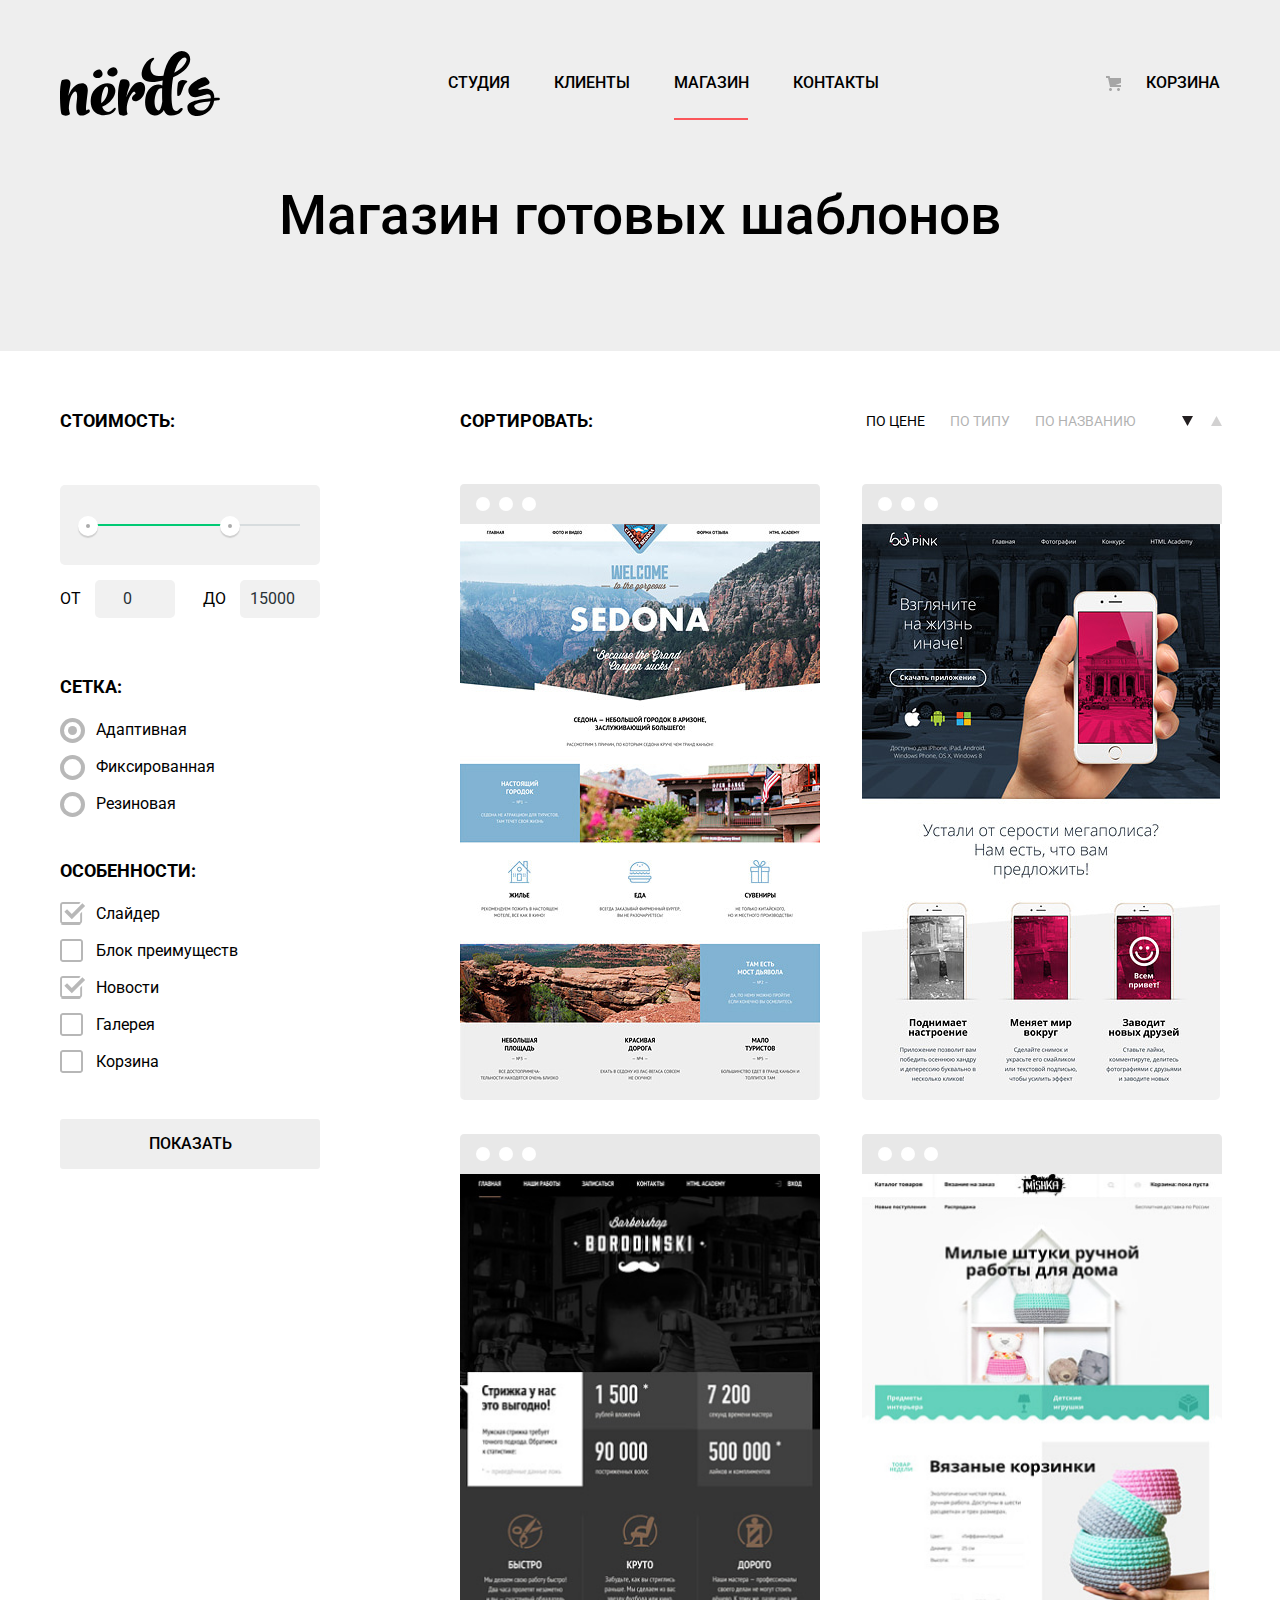
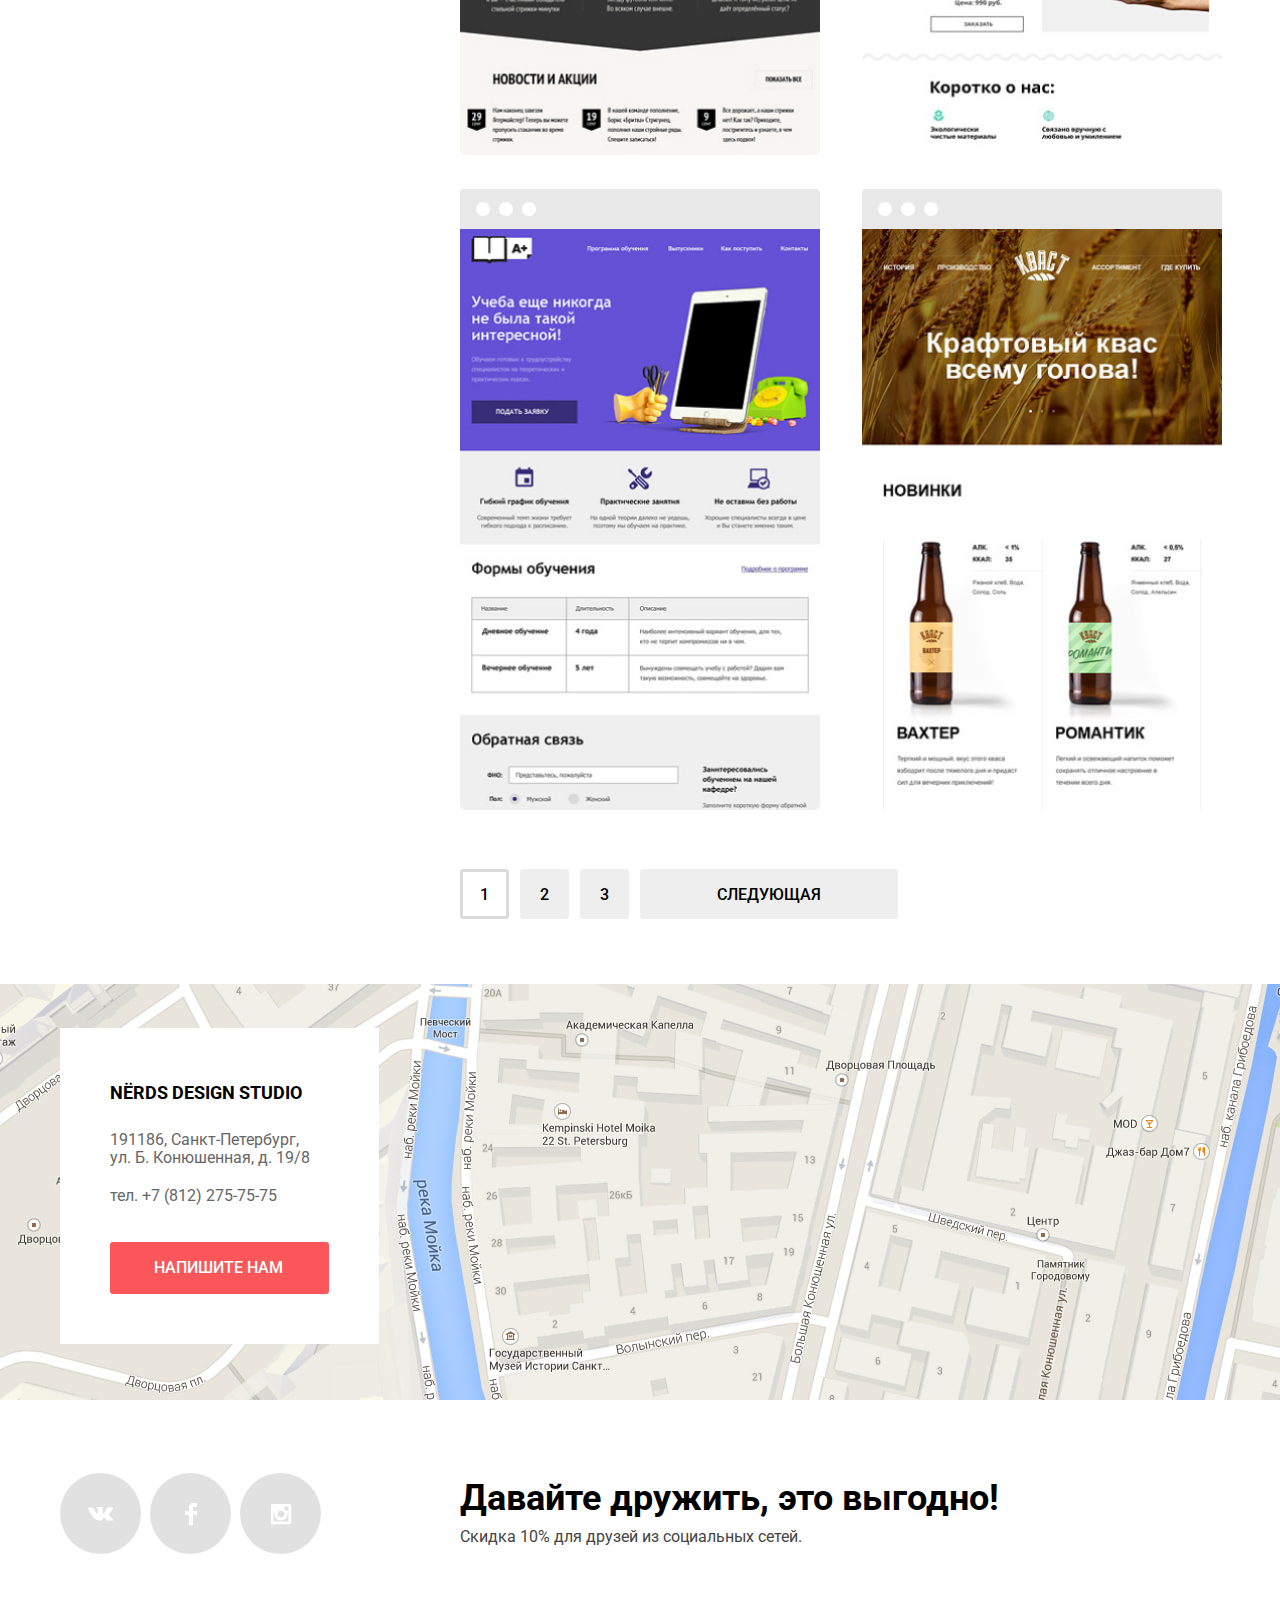
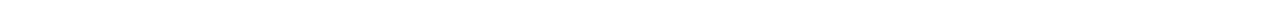
==== catalog.html @ a7132c64 "Добавил js, завершение разметки попапа" ====
<!DOCTYPE html>
<html class="page" lang="ru">

<head>
  <meta charset="utf-8">
  <link href="css/normalize.css" rel="stylesheet">
  <link href="https://fonts.googleapis.com/css2?family=Roboto:ital,wght@0,100;0,300;0,400;0,500;0,700;0,900;1,100;1,300;1,400;1,500;1,700;1,900&display=swap" rel="stylesheet">
  <link href="css/style.css" rel="stylesheet">
  <title>Дизайн-студия Нёрдс</title>
</head>

<body class="page-body">
  <header class="header">
    <div class="container header-content">
      <a href="index.html"><img src="img/nerds-logo.svg" width="160" height="65" alt="Логотип дизайн-студии Нёрдс" class="main-logo"></a>
      <nav>
        <ul class="site-navigation">
          <li><a href="#" class="nav-button">Студия</a></li>
          <li><a href="#" class="nav-button">Клиенты</a></li>
          <li><a class="nav-button nav-button-active">Магазин<a></li>
          <li><a href="#" class="nav-button">Контакты</a></li>
        </ul>
      </nav>
      <a href="#" class="nav-button">
        <img src="img/cart-icon.svg" width="15" height="15" alt="Корзина" class="cart-icon">
        Корзина
      </a>
  </div>
  </header>
  <main class="catalog-page">
    <h1 class="catalog-title">Магазин готовых шаблонов</h1>
    <div class="container shop-page">
      <form action="https://echo.htmlacademy.ru" method="get" class="filter-form">
        <fieldset class="filter-item">
          <legend>Стоимость:</legend>
          <div class="range-filter">
            <div class="range-controls">
              <div class="scale">
                <div class="bar"></div>
              </div>
              <div class="toggle toggle-min" tabindex="0"></div>
              <div class="toggle toggle-max" tabindex="0"></div>
            </div>
            <div class="price-controls">
              <label class="min-price">
                от <input type="number" name="min-price" value="0">
              </label>
              <label class="max-price">
                до <input type="number" name="max-price" value="15000">
              </label>
            </div>
          </div>
        </fieldset>
        <fieldset class="filter-item filter-grid">
          <legend>Сетка:</legend>
          <ul class="grid-filter-list filter-list">
            <li><input class="radio-input" type="radio" name="grid" value="adaptive" id="adaptive" checked><label for="adaptive">Адаптивная</label></li>
            <li><input class="radio-input" type="radio" name="grid" value="fixed" id="fixed"><label for="fixed">Фиксированная</label></li>
            <li><input class="radio-input" type="radio" name="grid" value="rubber" id="rubber"><label for="rubber">Резиновая</label></li>
          </ul>
        </fieldset>
        <fieldset class="filter-item filter-features">
          <legend>Особенности:</legend>
          <ul class="features-filter-list filter-list">
            <li><input class="checkbox-input" type="checkbox" name="features" value="slider" id="slider" checked><label for="slider">Слайдер</label></li>
            <li><input class="checkbox-input" type="checkbox" name="features" value="advantages" id="advantages"><label for="advantages">Блок преимуществ</label></li>
            <li><input class="checkbox-input" type="checkbox" name="features" value="news" id="news" checked><label for="news">Новости</label></li>
            <li><input class="checkbox-input" type="checkbox" name="features" value="gallery" id="gallery"><label for="gallery">Галерея</label></li>
            <li><input class="checkbox-input" type="checkbox" name="features" value="shop-cart" id="shop-cart"><label for="shop-cart">Корзина</label></li>
          </ul>
        </fieldset>
        <button class="filter-button" type="submit">ПОКАЗАТЬ</button>
      </form>
      <section class="catalog">
        <div class="sort-block">
          <h3 class="sort-title">Сортировать:</h3>
          <ul class="sort-list">
            <li><a class="sort-list-active-item">По цене</a></li>
            <li><a class="sort-list-item" href="#">По типу</a></li>
            <li><a class="sort-list-item" href="#">По названию</a></li>
          </ul>
          <ul class="price-sort-list">
            <li><a><img class="active-price-sort" src="img/icon-down-dir.svg"></a></li>
            <li><a href="#"><img src="img/icon-up-dir.svg"></a></li>
          </ul>
        </div>
        <ul class="catalog-items">
          <li class="catalog-item">
            <div class="catalog-image-block">
              <img src="img/browser.svg" width="360" height="40" alt="Панель браузера" class="browser-panel">
              <img src="img/img-sedona.jpg" width="360" height="576" alt="Информационный сайт Sedona" class="catalog-item-image">
            </div>
            <div class="item-text-block">
              <h4 class="catalog-item-title">Sedona</h4>
              <p class="catalog-item-text">Информационный сайт<br> для туристов</p>
              <button type="button" class="button button-red catalog-button">9 900 ₽</button>
            </div>
          </li>
          <li class="catalog-item">
            <div class="catalog-image-block">
              <img src="img/browser.svg" width="360" height="40" alt="Панель браузера" class="browser-panel">
              <img src="img/img-pink.jpg" width="358" height="576" alt="Продуктовый лендинг приложения Pink App" class="catalog-item-image">
            </div>
            <div class="item-text-block">
              <h4 class="catalog-item-title">Pink App</h4>
              <p class="catalog-item-text">Продуктовый лендинг<br> приложения для iOS и Android </p>
              <button type="button" class="button button-red catalog-button">9 900 ₽</button>
            </div>
          </li>
          <li class="catalog-item">
            <div class="catalog-image-block">
              <img src="img/browser.svg" width="360" height="40" alt="Панель браузера" class="browser-panel">
              <img src="img/img-barbershop.jpg" width="364" height="582" alt="Сайт салона красоты Barbershop" class="catalog-item-image">
            </div>
            <div class="item-text-block">
              <h4 class="catalog-item-title">Barbershop</h4>
              <p class="catalog-item-text">Сайт салона красоты.<br> Для мужчин, да.</p>
              <button type="button" class="button button-red catalog-button">9 900 ₽</button>
            </div>
          </li>
          <li class="catalog-item">
            <div class="catalog-image-block">
              <img src="img/browser.svg" width="360" height="40" alt="Панель браузера" class="browser-panel">
              <img src="img/img-mishka.jpg" width="362" height="580" alt="Интернет-магазин Mishka" class="catalog-item-image">
            </div>
            <div class="item-text-block">
              <h4 class="catalog-item-title">Mishka</h4>
              <p class="catalog-item-text">Интернет-магазин<br> вязаных игрушек</p>
              <button type="button" class="button button-red catalog-button">9 900 ₽</button>
            </div>
          </li>
          <li class="catalog-item">
            <div class="catalog-image-block">
              <img src="img/browser.svg" width="360" height="40" alt="Панель браузера" class="browser-panel">
              <img src="img/img-aplus.jpg" width="364" height="582" alt="Лендинг курсов A Plus" class="catalog-item-image">
            </div>
            <div class="item-text-block">
              <h4 class="catalog-item-title">A Plus</h4>
              <p class="catalog-item-text">Лендинг курсов повышения<br> квалификации</p>
              <button type="button" class="button button-red catalog-button">9 900 ₽</button>
            </div>
          </li>
          <li class="catalog-item">
            <div class="catalog-image-block">
              <img src="img/browser.svg" width="360" height="40" alt="Панель браузера" class="browser-panel">
              <img src="img/img-kvast.jpg" width="362" height="580" alt="Промо-сайт Kvas" class="catalog-item-image">
            </div>
            <div class="item-text-block">
              <h4 class="catalog-item-title">Кваст</h4>
              <p class="catalog-item-text">Промо-сайт производителя<br> крафтового кваса</p>
              <button type="button" class="button button-red catalog-button">9 900 ₽</button>
            </div>
          </li>
        </ul>
        <ul class="pagination">
          <li><a class="pagination-button-active">1</a></li>
          <li><a class="pagination-button" href="#">2</a></li>
          <li><a class="pagination-button" href="#">3</a></li>
          <li><a class="pagination-button next-button" href="#">Следующая</a></li>
        </ul>
      </section>
    </div>
    <section class="contacts">
      <div class="container contacts-container">
        <div class="contacts-text-container">
          <h4 class="contacts-title">NЁRDS DESIGN STUDIO</h4>
          <p class="contacts-text contacts-adress">191186, Санкт-Петербург, ул.&nbsp;Б.&nbsp;Конюшенная, д. 19/8</p>
          <p class="contacts-text">тел. +7 (812) 275-75-75</p>
          <a class="button contacts-button button-red">Напишите нам</a>
          <form action="https://echo.htmlacademy.ru" method="post" class="feedback-form">
            <button class="close-popup" type="button"></button>
            <fieldset class="feedback-field">
              <legend class="feedback-title">Напишите нам</legend>
              <div class="feedback-contacts">
                <label class="input-title">Ваше имя:<input class="feedback-name form-input" type="text" name="yourname" placeholder="Имя Фамилия"></label>
                <label class="input-title">Ваш email:<input class="feedback-email form-input" type="email" name="email" placeholder="email@example.com"></label>
              </div>
              <label class="input-title input-text">Текст письма:<textarea class="feedback-text" type="text" name="message-text" placeholder="В свободной форме"></textarea></label>
              <button type="submit" class="button button-red feedback-button">Отправить</button>
            </fieldset>
          </form>
        </div>
      </div>
    </section>
  </main>
  <footer class="footer">
    <div class="container">
      <ul class="social-list">
        <li><a href="#"><img src="img/vk-icon.svg" width="26" height="15" alt="Лого Вконтакте"></a></li>
        <li><a href="#"><img src="img/fb-icon.svg" width="12" height="22" alt="Лого Фейсбук"></a></li>
        <li><a href="#"><img src="img/insta-icon.svg" width="21" height="21" alt="Лого Инстаграм"></a></li>
      </ul>
      <div class="footer-text-block">
        <h2 class="footer-title">Давайте дружить, это выгодно!</h2>
        <p class="footer-text">Скидка 10% для друзей из социальных сетей.</p>
      </div>
    </div>
  </footer>
  <script src="js/script.js"></script>
</body>

</html>
---- css/style.css ----
:root {
  --basic-black: #000000;
  --red-color: #FB565A;
  --red-dark: #E74246;
  --red-darker: #D7373B;
  --green-color: #00CA74;
  --green-dark: #00BC6C;
  --green-darker: #00AA62;
  --yellow-color: #EFC849;
  --yellow-dark: #EAB534;
  --yellow-darker: #E5A722;
  --basic-gray: #EEEEEE;
  --button-gray: #FFFFFF;
  --dark-gray: #DFDFDF;
  --darker-gray: #D5D5D5;
  --filter-gray: #f1f1f1;
  --scale-gray: #d7dcde;
  --shadow-gray: #cfcfcf;
  --pagination-gray: #DBDBDB;
  --text-black: #283136;
  --checkbox-black: #4D4D4D;
  --lighter-black: #666666;
  --toggle-gray: #ababab;
  --light-black: #444444;
  --input-gray: #B4B9BB;
}

body {
  margin: 0;
  padding: 0;
  font-family: 'Roboto', Arial, sans-serif;
  font-size: 16px;
  line-height: 18px;
  font-style: normal;
}

.page {
  height: 100%;
}

.page-body {
  min-height: 100%;
  display: grid;
  grid-template-rows: min-content 1fr min-content;
  align-content: start;
}

.container {
  width: 1160px;
  margin: 0 auto;
  position: relative;
}

a {
  text-decoration: none;
  cursor: pointer;
}

img {
  max-width: 100%;
  height: auto;
}

ul {
  margin: 0;
  padding: 0;
  list-style: none;
}

.header {
  padding-top: 50px;
  font-weight: 500;
  line-height: 30px;
  background-color: var(--basic-gray);
  color: var(--basic-black);
  text-transform: uppercase;
}

.header-content {
  display: flex;
  align-items: center;
  justify-content: space-between;
}

.cart-icon {
  margin-right: 25px;
}

.site-navigation {
  display: flex;
  justify-content: center;
}

.site-navigation li {
  margin-right: 44px;
}

.site-navigation li:last-child {
  margin-right: 0;
}

.header .nav-button {
  color: var(--basic-black);
  display: flex;
  align-items: center;
}

.header .nav-button:hover {
  color: var(--red-color);
}

.header .nav-button:active {
  color: var(--basic-black);
  opacity: 0.3;
}

.nav-button-active {
  position: relative;
}

.nav-button-active::after {
  content: "";
  width: 74px;
  height: 2px;
  background-color: var(--red-color);
  position: absolute;
  top: 50px;
}

.main-logo {
  display: block;
}

.main-logo:active {
  opacity: 0.3;
}

.slider {
  background-color: var(--basic-gray);
}

.slide {
  justify-content: space-between;
  position: relative;
  min-height: 430px;
  display: none;
}

.slide-active {
  display: flex;
}

.slider-button {
  display: inline-block;
  padding: 17px 54px;
}

.slider-image {
  position: absolute;
  top: 0;
  right: 0;
}

.slide-left {
  width: 520px;
  position: relative;
  z-index: 1;
  padding-top: 78px;
  padding-bottom: 80px;
}

.slider-title {
  margin: 0;
  margin-bottom: 37px;
  font-weight: 500;
  font-size: 55px;
  line-height: 55px;
  color: var(--basic-black);
}

.slider-text {
  margin: 0;
  margin-bottom: 26px;
  font-weight: normal;
  line-height: 24px;
  color: var(--text-black);
}

.slider-nav-button {
  border: none;
  width: 18px;
  height: 18px;
  background-color: var(--button-gray);
  border-radius: 50%;
  cursor: pointer;
}

.slider-navigation {
  display: flex;
  position: absolute;
  bottom: 96px;
  left: 50%;
  transform:translateX(-50%);
}

.slider-navigation li {
  margin-right: 17px;
}

.slider-navigation li:last-child {
  margin-right: 0;
}

.slider-nav-button-active {
  position: relative;
}

.slider-nav-button-active::after {
  content: "";
  width: 8px;
  height: 8px;
  border: 2px solid #C1C1C1;
  box-sizing: border-box;
  position: absolute;
  border-radius: 50%;
  top: 50%;
  right: 50%;
  transform:translate(50%, -50%);
}

.button {
  font-style: normal;
  font-weight: 500;
  font-size: 16px;
  line-height: 18px;
  text-transform: uppercase;
  color: var(--button-gray);
  border: none;
  border-radius: 3px;
  cursor: pointer;
}

.button:active {
  color: rgba(255, 255, 255, 0.3);
}

.button-red {
  background-color: var(--red-color);
}

.button-red:hover {
  background-color: var(--red-dark);
}

.button-red:active {
  background-color: var(--red-darker);
}

.services {
  display: flex;
  flex-wrap: wrap;
  font-weight: normal;
  padding: 80px 0;
  border-bottom: 2px solid var(--basic-gray);
}

.services-item {
  margin-right: 100px;
}

.services-item:nth-child(3n) {
  margin: 0;
}

.services-title {
  font-weight: bold;
  font-size: 24px;
  line-height: 30px;
  text-transform: uppercase;
  color: var(--basic-black);
  margin: 0;
  margin-bottom: 16px;
}

.services-text {
  line-height: 24px;
  color: var(--text-black);
  margin: 0;
  margin-bottom: 32px;
}

.services-image {
  margin-bottom: 25px;
}

.services-item .button {
  padding: 17px 40px;
  display: inline-block;
}

.button-green {
  background-color: var(--green-color);
}

.button-green:hover {
  background-color: var(--green-dark);
}

.button-green:active {
  background-color: var(--green-darker);
}

.button-yellow {
  background-color: var(--yellow-color);
}

.button-yellow:hover {
  background-color: var(--yellow-dark);
}

.button-yellow:active {
  background-color: var(--yellow-darker);
}

.about-title {
  margin: 0;
  margin-bottom: 32px;
  margin-top: 34px;
  padding: 0;
  font-weight: 500;
  font-size: 45px;
  line-height: 45px;
  color: var(--basic-black);
}

.about {
  color: var(--text-black);
  font-weight: normal;
  line-height: 24px;
  display: flex;
  justify-content: space-between;
  padding: 39px 0 73px 0;
  border-bottom: 2px solid var(--basic-gray);
}

.about-list-left li {
  margin-bottom: 25px;
  position: relative;
  display: flex;
}

.about-list-left li::before {
  content: "";
  width: 25px;
  height: 2px;
  background-color: var(--red-color);
  margin-top: 11px;
  margin-right: 13px;
}

.about-list-left li:last-child {
  margin-bottom: 0px;
}

.about-text {
  line-height: 18px;
}

.about-description {
  margin-bottom: 40px;
}

.about .about-subtitle {
  font-weight: bold;
  text-transform: uppercase;
  color: var(--basic-black);
  margin: 0;
}

.about .left-subtitle {
  color: var(--text-black);
  margin-bottom: 23px;
}

.about-image {
  margin-bottom: 37px;
}

.about-right .right-subtitle {
  margin-bottom: 31px;
  text-align: center;
}

.about-right {
  width: 360px;
}

.about-list-right {
display: flex;
}

.about-list-right li {
  margin-right: 20px;
}

.percent {
  font-weight: bold;
  font-size: 45px;
  line-height: 64px;
  color: var(--basic-black);
  margin: 0;
}

.percent sup {
  font-size: 26px;
  line-height: 40px;
}

.partners {
  padding: 46px 30px 44px 30px;
  display: flex;
  justify-content: space-between;
  align-items: center;
  border-bottom: 2px solid var(--basic-gray);
  margin-bottom: 80px;
}

.partners li {
  position: relative;
}

.partners li::after {
  content: "";
  width: 2px;
  height: 52px;
  background-color: var(--basic-gray);
  position: absolute;
  top: 50%;
  transform:translateY(-50%);
  right: -48px;
}

.partners li:last-child::after {
  display: none;
}

.partners a {
  opacity: 0.2;
}

.partners a:hover {
  opacity: 1;
}

.partners a:active {
  opacity: 0.1;
}

.contacts {
  background-image: url(../img/map.jpg);
  background-position: center;
  background-repeat: no-repeat;
  margin: 0 auto;
  position: relative;
  border: 1px solid transparent;
}

.contacts-text-container {
  background-color: var(--button-gray);
  width: 319px;
  box-sizing: border-box;
  padding: 50px 50px;
}

.contacts-container {
  padding-top: 48px;
  padding-bottom: 60px;
  position: relative;
}

.contacts-title {
  font-weight: bold;
  line-height: 30px;
  font-size: 18px;
  text-transform: uppercase;
  color: var(--basic-black);
  margin: 0;
  margin-bottom: 23px;
}

.contacts-text {
  font-weight: normal;
  color: var(--lighter-black);
  margin: 0;
}

.contacts-adress {
  margin-bottom: 20px;
}

.contacts-button {
  display: block;
  margin-top: 37px;
  padding: 17px 44px;
}

.social-list {
  display: flex;
}

.social-list li {
  width: 81px;
  height: 81px;
  background: linear-gradient(0deg, #E1E1E1, #E1E1E1);
  border-radius: 50%;
  position: relative;
  margin-right: 9px;
  cursor: pointer;
}

.social-list li:hover {
  background: var(--red-dark);
}

.social-list li:active {
  background: var(--red-darker);
}

.social-list li:active img {
  opacity: 0.3;
}

.social-list li:last-child {
  margin-right: 0px;
}

.social-list img {
  position: absolute;
  top: 50%;
  right: 50%;
  transform:translate(50%, -50%);
}

.footer {
  padding: 68px 0;
}

.footer .container {
  display: flex;
  align-items: center;
}

.footer-title {
  font-weight: bold;
  font-size: 36px;
  line-height: 36px;
  color: var(--basic-black);
  margin: 0;
  margin-bottom: 10px;
}

.footer-text {
  font-weight: normal;
  line-height: 22px;
  color: var(--light-black);
  margin: 0;
}

.footer-text-block {
  margin-left: 139px;
}

.catalog-title {
  font-weight: 500;
  font-size: 55px;
  line-height: 55px;
  color: var(--basic-black);
  margin: 0;
  padding-top: 72px;
  padding-bottom: 108px;
  background-color: var(--basic-gray);
  text-align: center;
}

.shop-page {
  display: grid;
  grid-template-columns: 1fr 1fr;
  grid-column-gap: 140px;
}

.sort-block {
  display: flex;
  padding: 55px 0 48px 0;
}

.sort-title {
  margin: 0;
  display: inline-block;
  margin-right: auto;
}

.sort-list {
  display: flex;
  align-items: center;
  margin: 0;
  padding: 0;
}

.sort-list .sort-list-active-item {
  opacity: 1;
}

.sort-list li {
  margin-right: 25px;
}

.sort-list li:last-child {
  margin-right: 0px;
}

.price-sort-list {
  display: flex;
  align-items: center;
  margin-left: 46px;
}

.price-sort-list li {
  margin-right: 18px;
}

.price-sort-list li:last-child {
  margin-right: 0;
}

.price-sort-list img {
  opacity: 0.2;
}

.price-sort-list .active-price-sort {
  opacity: 1;
}

.price-sort-list img:hover {
  opacity: 0.6;
}

.price-sort-list img:active {
  opacity: 1;
}

.browser-panel {
  opacity: 0.12;
  display: block;
  transition: all 0.3s ease 0s;
}

.catalog-image-block {
  display: block;
}

.catalog-item-image {
  border-radius: 0 0 5px 5px;
}

.item-text-block {
  position: absolute;
  bottom: 0;
  border-radius: 0 0 5px 5px;
  background-color: var(--basic-gray);
  text-align: center;
  padding-top: 26px;
  padding-bottom: 44px;
  width: 100%;
  display: none;
}

.catalog .sort-title {
  font-weight: bold;
  font-size: 18px;
  line-height: 30px;
  text-transform: uppercase;
  color: var(--basic-black);
}

.sort-list a {
  font-weight: normal;
  font-size: 14px;
  text-transform: uppercase;
  color: var(--basic-black);
  opacity: 0.3;
}

.sort-list a:hover {
  opacity: 0.6;
}

.sort-list a:active {
  opacity: 1;
}

.catalog-item:hover {
  box-shadow: 0px 6px 15px rgba(0, 1, 1, 0.25);
  border-radius: 5px;
  position: relative;
}

.catalog-item:hover .browser-panel {
  opacity: 1;
}

.catalog-item:hover .item-text-block {
  display: block;
}

.catalog-item-title {
  font-weight: bold;
  font-size: 18px;
  line-height: 30px;
  text-transform: uppercase;
  color: var(--basic-black);
  margin: 0;
}

.catalog-item-text {
  font-weight: normal;
  color: var(--lighter-black);
  margin: 0;
  margin-top: 12px;
}

.catalog-button {
  padding: 17px 72px 15px 72px;
  margin-top: 33px;
}

.catalog-item .button:active {
  color: var(--button-gray);
}

.catalog-item {
  width: 360px;
  margin-bottom: 30px;
}

.catalog-item:nth-child(2n) {
  margin-left: 42px;
}

.catalog-items {
  display: grid;
  grid-template-columns: 1fr 1fr;
}

.pagination {
  display: flex;
  align-items: flex-start;
  margin-top: 25px;
  margin-bottom: 60px;
}

.pagination-button {
  background-color: var(--basic-gray);
  padding: 17px 20px 15px 20px;
  margin-right: 11px;
  border-radius: 3px;
  display: block;
  font-weight: 500;
  color: var(--basic-black);
  text-transform: uppercase;
}

.next-button {
  margin-right: 0;
  padding: 17px 77px 15px 77px;
}

.pagination-button:hover {
  background-color: var(--dark-gray);
}

.pagination-button:active {
  background-color: var(--darker-gray);
  color: rgba(0, 0, 0, 0.3);
  box-shadow: inset 0px 3px 0px rgba(0, 1, 1, 0.1);
}

.pagination-button-active {
  background-color: rgba(0, 0, 0, 0.0001);
  border: 3px solid var(--pagination-gray);
  border-radius: 3px;
  padding: 14px 17px 12px 17px;
  margin-right: 11px;
  display: block;
  font-weight: 500;
  color: var(--basic-black);
  text-transform: uppercase;
}

.filter-item {
  margin: 0;
  padding: 0;
  border: none;
}

.range-filter {
  width: 260px;
  margin-top: 49px;
}

.filter-item legend {
  font-weight: bold;
  font-size: 18px;
  line-height: 30px;
  text-transform: uppercase;
}

.range-controls {
  position: relative;
  height: 41px;
  background-color: var(--filter-gray);
  padding-top: 39px;
  padding-right: 20px;
  padding-left: 20px;
  margin-bottom: 15px;
  border-radius: 5px;
}

.range-controls .scale {
  height: 2px;
  background: var(--scale-gray);
}

.range-controls .bar {
  width: 70%;
  height: 2px;
  background: var(--green-color);
}

.range-controls .toggle {
  position: absolute;
  top: 31px;
  left: 0;
  width: 4px;
  height: 4px;
  padding: 0;
  border: 8px solid var(--button-gray);
  background-color: var(--toggle-gray);
  border-radius: 50%;
  box-shadow: 0 2px 1px 0 var(--shadow-gray);
  cursor: pointer;
}

.range-controls .toggle-min {
  left: 18px;
}

.range-controls .toggle-max {
  left: 160px;
}

.price-controls label {
  text-transform: uppercase;
  line-height: 22px;
}

.price-controls {
  display: flex;
  justify-content: space-between;
}

.price-controls input {
  width: 60px;
  padding: 10px;
  margin-left: 10px;
  text-align: center;
  color: var(--text-black);
  border: none;
  border-radius: 5px;
  background: var(--filter-gray);
  font-family: inherit;
  font-size: inherit;
}

.filter-form {
  margin-top: 55px;
}

.filter-grid {
  margin-top: 54px;
}

.filter-features {
  margin-top: 43px;
}

.filter-button {
  border: none;
  width: 260px;
  height: 50px;
  font-weight: 500;
  border-radius: 3px;
  background-color: var(--basic-gray);
  margin-top: 48px;
  cursor: pointer;
}

.filter-button:hover {
  background-color: var(--dark-gray);
}

.filter-button:active {
  background-color: var(--darker-gray);
  color: rgba(0, 0, 0, 0.3);
  box-shadow: inset 0px 3px 0px rgba(0, 1, 1, 0.1);
}

.filter-list {
  margin-top: 16px;
}

.filter-list li {
  margin-bottom: 16px;
}

.filter-list li:last-child {
  margin-bottom: 0px;
}

.radio-input {
  display: none;
}

.radio-input + label {
  position: relative;
  padding-left: 36px;
  padding-top: 3px;
  cursor: pointer;
}

.radio-input + label::before {
  content: "";
  width: 25px;
  height: 25px;
  border-radius: 50%;
  background-color: var(--button-gray);
  border: 4px solid rgb(77,77,77, 0.4);
  position: absolute;
  box-sizing: border-box;
  top: 0;
  left: 0;
}

.radio-input + label::after {
  content: "";
  display: none;
  width: 9px;
  height: 9px;
  border-radius: 50%;
  background-color: rgb(77,77,77, 0.4);
  position: absolute;
  top: 8px;
  left: 8px;
}

.radio-input:checked + label::after {
  display: block;
}

.checkbox-input {
  display: none;
}

.checkbox-input + label {
  position: relative;
  padding-left: 36px;
  padding-top: 3px;
  cursor: pointer;
}

.checkbox-input + label::before {
  content: "";
  width: 23px;
  height: 23px;
  background: url(../img/checkbox-off.svg);
  background-size: contain;
  opacity: 0.4;
  position: absolute;
  top: 0;
  left: 0;
}

.checkbox-input:checked + label::after {
  content: "";
  width: 26px;
  height: 23px;
  background: url(../img/checkbox-on.svg);
  background-size: contain;
  opacity: 0.4;
  position: absolute;
  top: 0;
  left: 0;
}

.checkbox-input:checked + label::before {
  display: none;
}

.feedback-form {
  display: none;
  width: 960px;
  box-shadow: 0px 20px 40px rgba(0, 0, 0, 0.4);
  box-sizing: border-box;
  padding: 63px 100px 83px 100px;
  position: absolute;
  top: -147px;
  left: 50%;
  transform:translateX(-50%);
  background-color: var(--button-gray);
}

.feedback-form-opened {
  display: block;
}

.feedback-error {
  animation: shake 0.6s;
}

@keyframes shake {
  0%,
  100% {
    transform: translateX(-50%);
  }

  10%,
  30%,
  50%,
  70%,
  90% {
    transform: translateX(-49%);
  }

  20%,
  40%,
  60%,
  80% {
    transform: translateX(-51%);
  }
}

.close-popup {
  position: absolute;
  top: 90px;
  right: 93px;
  width: 21px;
  height: 21px;
  border: none;
  background: none;
  cursor: pointer;
  opacity: 0.3;
}

.close-popup:hover {
  opacity: 1;
}

.close-popup:active {
  opacity: 0.1;
}

.close-popup::before {
  content: "";
  width: 25px;
  height: 4px;
  background-color: var(--red-color);
  position: absolute;
  top: 50%;
  left: 0;
  transform: rotate(45deg);
  border-radius: 2px;
}

.close-popup::after {
  content: "";
  width: 25px;
  height: 4px;
  background-color: var(--red-color);
  position: absolute;
  top: 50%;
  left: 0;
  transform: rotate(-45deg);
  border-radius: 2px;
}

.feedback-field {
  margin: 0;
  padding: 0;
  border: none;
}

.feedback-title {
  font-weight: bold;
  font-size: 45px;
  line-height: 53px;
  margin: 0;
}

.input-title {
  font-weight: bold;
}

.form-input {
  width: 360px;
  height: 50px;
  border: 2px solid var(--scale-gray);
  box-sizing: border-box;
  border-radius: 3px;
  padding: 15px;
}

.form-input:hover {
  border: 2px solid var(--input-gray);
}

.form-input:focus {
  border: 2px solid var(--basic-black);
}

.input-error {
  border: 2px solid var(--red-dark);
  color: var(--red-dark);
}

.feedback-text {
  width: 100%;
  height: 120px;
  border: 2px solid var(--scale-gray);
  box-sizing: border-box;
  border-radius: 3px;
  resize: none;
  margin-top: 9px;
  padding: 15px;
}

.feedback-text:hover {
  border: 2px solid var(--input-gray);
}

.feedback-text:focus {
  border: 2px solid var(--basic-black);
}

.feedback-field input, label {
    display: block;
}

.feedback-contacts {
  display: flex;
  justify-content: space-between;
  margin-top: 37px;
}

.input-text {
  margin-top: 34px;
}

.feedback-field input {
  margin-top: 9px;
}

.feedback-button {
  padding: 17px 83px 15px 83px;
  margin-top: 64px;
}
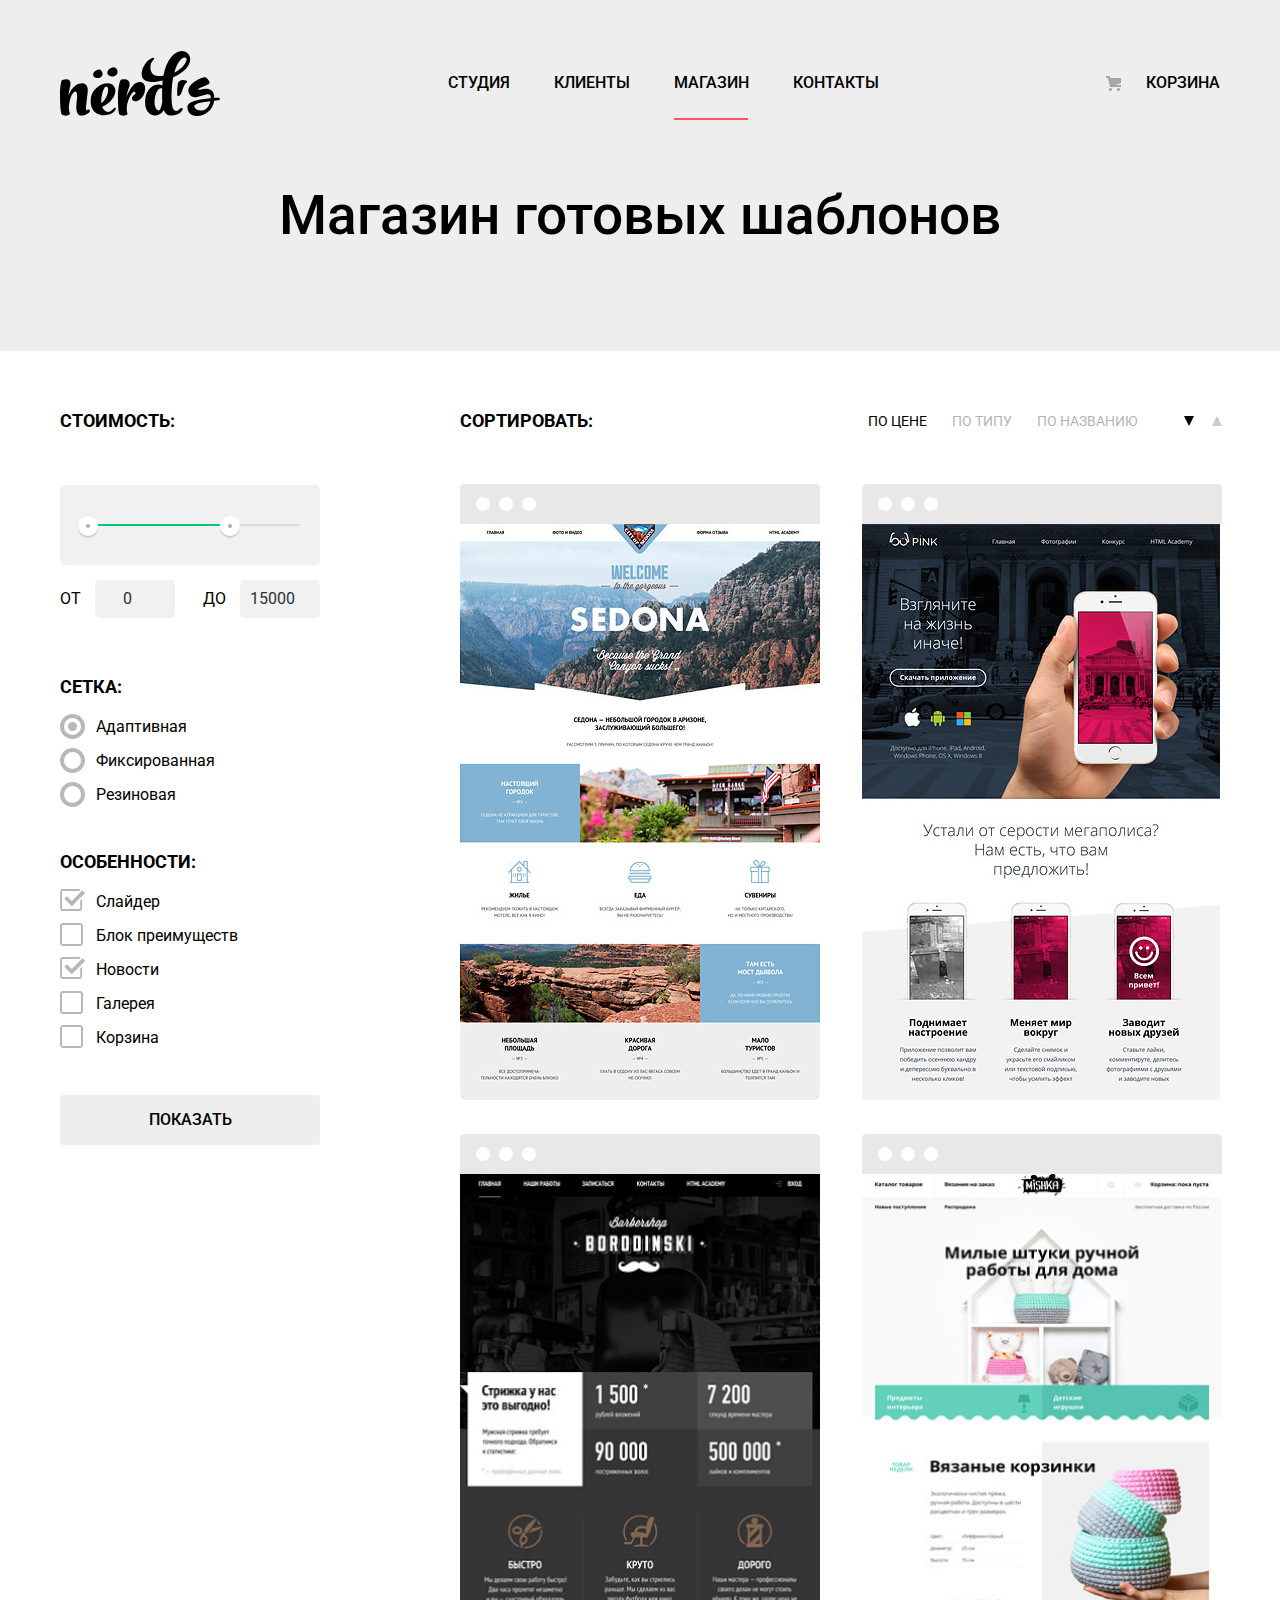
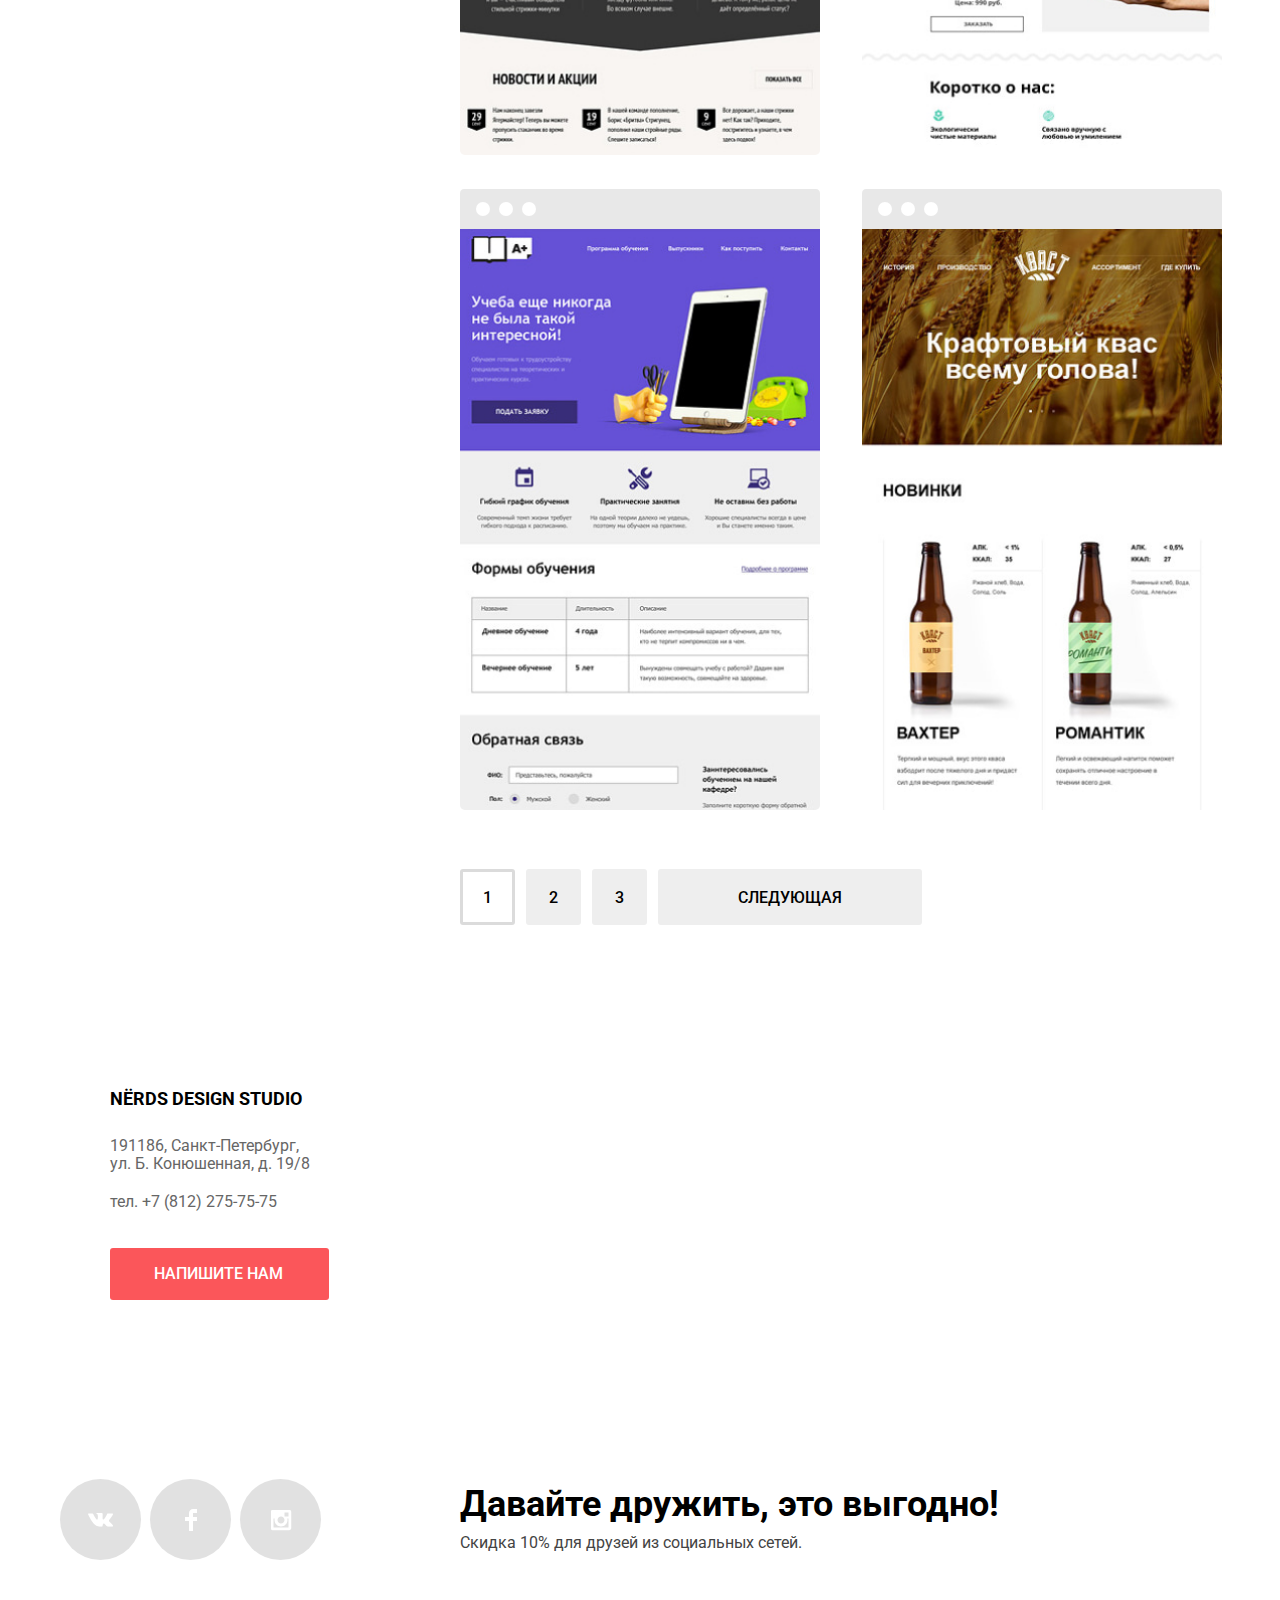
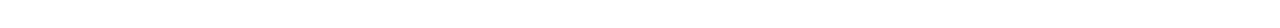
==== commit 83a5e3ad: "Добавил карту" ====
--- a/catalog.html
+++ b/catalog.html
@@ -15,13 +15,13 @@
       <a href="index.html"><img src="img/nerds-logo.svg" width="160" height="65" alt="Логотип дизайн-студии Нёрдс" class="main-logo"></a>
       <nav>
         <ul class="site-navigation">
-          <li><a href="#" class="nav-button">Студия</a></li>
-          <li><a href="#" class="nav-button">Клиенты</a></li>
-          <li><a class="nav-button nav-button-active">Магазин<a></li>
-          <li><a href="#" class="nav-button">Контакты</a></li>
+          <li><a href="#" class="nav-button nav-button-not-active">Студия</a></li>
+          <li><a href="#" class="nav-button nav-button-not-active">Клиенты</a></li>
+          <li><a class="nav-button nav-button-active">Магазин</a></li>
+          <li><a href="#" class="nav-button nav-button-not-active">Контакты</a></li>
         </ul>
       </nav>
-      <a href="#" class="nav-button">
+      <a href="#" class="nav-button nav-button-not-active">
         <img src="img/cart-icon.svg" width="15" height="15" alt="Корзина" class="cart-icon">
         Корзина
       </a>
@@ -38,8 +38,8 @@
               <div class="scale">
                 <div class="bar"></div>
               </div>
-              <div class="toggle toggle-min" tabindex="0"></div>
-              <div class="toggle toggle-max" tabindex="0"></div>
+              <button class="toggle toggle-min" tabindex="0"></button>
+              <button class="toggle toggle-max" tabindex="0"></button>
             </div>
             <div class="price-controls">
               <label class="min-price">
@@ -54,19 +54,67 @@
         <fieldset class="filter-item filter-grid">
           <legend>Сетка:</legend>
           <ul class="grid-filter-list filter-list">
-            <li><input class="radio-input" type="radio" name="grid" value="adaptive" id="adaptive" checked><label for="adaptive">Адаптивная</label></li>
-            <li><input class="radio-input" type="radio" name="grid" value="fixed" id="fixed"><label for="fixed">Фиксированная</label></li>
-            <li><input class="radio-input" type="radio" name="grid" value="rubber" id="rubber"><label for="rubber">Резиновая</label></li>
+            <li>
+              <label>
+                <input class="radio-input visually-hidden" type="radio" name="grid" value="adaptive" checked>
+                <span class="radio-icon"></span>
+                Адаптивная
+              </label>
+            </li>
+            <li>
+              <label>
+                <input class="radio-input visually-hidden" type="radio" name="grid" value="fixed">
+                <span class="radio-icon"></span>
+                Фиксированная
+              </label>
+            </li>
+            <li>
+              <label>
+                <input class="radio-input visually-hidden" type="radio" name="grid" value="rubber">
+                <span class="radio-icon"></span>
+                Резиновая
+              </label>
+            </li>
           </ul>
         </fieldset>
         <fieldset class="filter-item filter-features">
           <legend>Особенности:</legend>
           <ul class="features-filter-list filter-list">
-            <li><input class="checkbox-input" type="checkbox" name="features" value="slider" id="slider" checked><label for="slider">Слайдер</label></li>
-            <li><input class="checkbox-input" type="checkbox" name="features" value="advantages" id="advantages"><label for="advantages">Блок преимуществ</label></li>
-            <li><input class="checkbox-input" type="checkbox" name="features" value="news" id="news" checked><label for="news">Новости</label></li>
-            <li><input class="checkbox-input" type="checkbox" name="features" value="gallery" id="gallery"><label for="gallery">Галерея</label></li>
-            <li><input class="checkbox-input" type="checkbox" name="features" value="shop-cart" id="shop-cart"><label for="shop-cart">Корзина</label></li>
+            <li>
+              <label>
+                <input class="checkbox-input visually-hidden" type="checkbox" name="features" value="slider" checked>
+                <span class="checkbox-icon"></span>
+                Слайдер
+              </label>
+            </li>
+            <li>
+              <label>
+                <input class="checkbox-input visually-hidden" type="checkbox" name="features" value="advantages">
+                <span class="checkbox-icon"></span>
+                Блок преимуществ
+              </label>
+            </li>
+            <li>
+              <label>
+                <input class="checkbox-input visually-hidden" type="checkbox" name="features" value="news" checked>
+                <span class="checkbox-icon"></span>
+                Новости
+              </label>
+            </li>
+            <li>
+              <label>
+                <input class="checkbox-input visually-hidden" type="checkbox" name="features" value="gallery">
+                <span class="checkbox-icon"></span>
+                Галерея
+              </label>
+            </li>
+            <li>
+              <label>
+                <input class="checkbox-input visually-hidden" type="checkbox" name="features" value="shop-cart">
+                <span class="checkbox-icon"></span>
+                Корзина
+              </label>
+            </li>
           </ul>
         </fieldset>
         <button class="filter-button" type="submit">ПОКАЗАТЬ</button>
@@ -75,13 +123,13 @@
         <div class="sort-block">
           <h3 class="sort-title">Сортировать:</h3>
           <ul class="sort-list">
-            <li><a class="sort-list-active-item">По цене</a></li>
-            <li><a class="sort-list-item" href="#">По типу</a></li>
-            <li><a class="sort-list-item" href="#">По названию</a></li>
+            <li><a class="sort-list-item sort-list-active-item">По цене</a></li>
+            <li><a class="sort-list-item sort-list-item-not-active" href="#">По типу</a></li>
+            <li><a class="sort-list-item sort-list-item-not-active" href="#">По названию</a></li>
           </ul>
           <ul class="price-sort-list">
-            <li><a><img class="active-price-sort" src="img/icon-down-dir.svg"></a></li>
-            <li><a href="#"><img src="img/icon-up-dir.svg"></a></li>
+            <li><a class="active-price-sort price-down"></a></li>
+            <li><a class="not-active-price-sort price-up" href="#"></a></li>
           </ul>
         </div>
         <ul class="catalog-items">
@@ -153,14 +201,15 @@
           </li>
         </ul>
         <ul class="pagination">
-          <li><a class="pagination-button-active">1</a></li>
-          <li><a class="pagination-button" href="#">2</a></li>
-          <li><a class="pagination-button" href="#">3</a></li>
-          <li><a class="pagination-button next-button" href="#">Следующая</a></li>
+          <li><a class="pagination-button pagination-button-active">1</a></li>
+          <li><a class="pagination-button pagination-button-not-active" href="#">2</a></li>
+          <li><a class="pagination-button pagination-button-not-active" href="#">3</a></li>
+          <li><a class="pagination-button next-button pagination-button-not-active" href="#">Следующая</a></li>
         </ul>
       </section>
     </div>
     <section class="contacts">
+      <iframe src="https://www.google.com/maps/embed?pb=!1m18!1m12!1m3!1d353.30838074596926!2d30.323142067361847!3d59.93854677950412!2m3!1f0!2f0!3f0!3m2!1i1024!2i768!4f13.1!3m3!1m2!1s0x4696310fca145cc1%3A0x42b32648d8238007!2z0JHQvtC70YzRiNCw0Y8g0JrQvtC90Y7RiNC10L3QvdCw0Y8g0YPQuy4sIDE5LzgsINCh0LDQvdC60YIt0J_QtdGC0LXRgNCx0YPRgNCzLCDQoNC-0YHRgdC40Y8sIDE5MTE4Ng!5e0!3m2!1sru!2sua!4v1592910925642!5m2!1sru!2sua" width="100%" height="420" allowfullscreen></iframe>
       <div class="container contacts-container">
         <div class="contacts-text-container">
           <h4 class="contacts-title">NЁRDS DESIGN STUDIO</h4>
--- a/css/style.css
+++ b/css/style.css
@@ -67,6 +67,17 @@
   list-style: none;
 }
 
+.visually-hidden {
+  position: absolute;
+  width: 1px;
+  height: 1px;
+  margin: -1px;
+  padding: 0;
+  overflow: hidden;
+  border: 0;
+  clip: rect(0 0 0 0);
+}
+
 .header {
   padding-top: 50px;
   font-weight: 500;
@@ -99,23 +110,26 @@
   margin-right: 0;
 }
 
-.header .nav-button {
+
+
+.nav-button {
   color: var(--basic-black);
   display: flex;
   align-items: center;
 }
 
-.header .nav-button:hover {
+.nav-button-not-active:hover {
   color: var(--red-color);
 }
 
-.header .nav-button:active {
+.nav-button-not-active:active {
   color: var(--basic-black);
   opacity: 0.3;
 }
 
 .nav-button-active {
   position: relative;
+  cursor: default;
 }
 
 .nav-button-active::after {
@@ -457,12 +471,14 @@
 }
 
 .contacts {
-  background-image: url(../img/map.jpg);
-  background-position: center;
-  background-repeat: no-repeat;
   margin: 0 auto;
   position: relative;
   border: 1px solid transparent;
+}
+
+.contacts iframe {
+  border: none;
+  position: absolute;
 }
 
 .contacts-text-container {
@@ -608,6 +624,7 @@
 
 .sort-list .sort-list-active-item {
   opacity: 1;
+  cursor: default;
 }
 
 .sort-list li {
@@ -624,6 +641,10 @@
   margin-left: 46px;
 }
 
+.price-sort-list a {
+  display: block;
+}
+
 .price-sort-list li {
   margin-right: 18px;
 }
@@ -632,20 +653,41 @@
   margin-right: 0;
 }
 
-.price-sort-list img {
-  opacity: 0.2;
+.active-price-sort {
+  cursor: default;
 }
 
 .price-sort-list .active-price-sort {
   opacity: 1;
-}
-
-.price-sort-list img:hover {
+  cursor: default;
+}
+
+.not-active-price-sort {
+  opacity: 0.2;
+}
+
+.not-active-price-sort:hover {
   opacity: 0.6;
 }
 
-.price-sort-list img:active {
+.not-active-price-sort:active {
   opacity: 1;
+}
+
+.price-down {
+  width: 0;
+  height: 0;
+  border-left: 5px solid transparent;
+  border-right: 5px solid transparent;
+  border-top: 10px solid var(--basic-black);
+}
+
+.price-up {
+  width: 0;
+  height: 0;
+  border-left: 5px solid transparent;
+  border-right: 5px solid transparent;
+  border-bottom: 10px solid var(--basic-black);
 }
 
 .browser-panel {
@@ -682,7 +724,7 @@
   color: var(--basic-black);
 }
 
-.sort-list a {
+.sort-list-item {
   font-weight: normal;
   font-size: 14px;
   text-transform: uppercase;
@@ -690,11 +732,11 @@
   opacity: 0.3;
 }
 
-.sort-list a:hover {
+.sort-list-item-not-active:hover {
   opacity: 0.6;
 }
 
-.sort-list a:active {
+.sort-list-item-not-active:active {
   opacity: 1;
 }
 
@@ -767,6 +809,8 @@
   font-weight: 500;
   color: var(--basic-black);
   text-transform: uppercase;
+  border: 3px solid transparent;
+  box-sizing: border-box;
 }
 
 .next-button {
@@ -774,26 +818,20 @@
   padding: 17px 77px 15px 77px;
 }
 
-.pagination-button:hover {
+.pagination-button-not-active:hover {
   background-color: var(--dark-gray);
 }
 
-.pagination-button:active {
+.pagination-button-not-active:active {
   background-color: var(--darker-gray);
   color: rgba(0, 0, 0, 0.3);
-  box-shadow: inset 0px 3px 0px rgba(0, 1, 1, 0.1);
+  border-top: 3px solid rgba(0, 1, 1, 0.1);
 }
 
 .pagination-button-active {
   background-color: rgba(0, 0, 0, 0.0001);
   border: 3px solid var(--pagination-gray);
-  border-radius: 3px;
-  padding: 14px 17px 12px 17px;
-  margin-right: 11px;
-  display: block;
-  font-weight: 500;
-  color: var(--basic-black);
-  text-transform: uppercase;
+  cursor: default;
 }
 
 .filter-item {
@@ -848,6 +886,8 @@
   border-radius: 50%;
   box-shadow: 0 2px 1px 0 var(--shadow-gray);
   cursor: pointer;
+  width: 20px;
+  height: 20px;
 }
 
 .range-controls .toggle-min {
@@ -926,18 +966,14 @@
   margin-bottom: 0px;
 }
 
-.radio-input {
-  display: none;
-}
-
-.radio-input + label {
+.radio-input + .radio-icon {
   position: relative;
   padding-left: 36px;
   padding-top: 3px;
   cursor: pointer;
 }
 
-.radio-input + label::before {
+.radio-input + .radio-icon::before {
   content: "";
   width: 25px;
   height: 25px;
@@ -950,7 +986,7 @@
   left: 0;
 }
 
-.radio-input + label::after {
+.radio-input + .radio-icon::after {
   content: "";
   display: none;
   width: 9px;
@@ -962,26 +998,22 @@
   left: 8px;
 }
 
-.radio-input:checked + label::after {
+.radio-input:checked + .radio-icon::after {
   display: block;
 }
 
-.checkbox-input {
-  display: none;
-}
-
-.checkbox-input + label {
+.checkbox-input + .checkbox-icon {
   position: relative;
   padding-left: 36px;
   padding-top: 3px;
   cursor: pointer;
 }
 
-.checkbox-input + label::before {
+.checkbox-input + .checkbox-icon::before {
   content: "";
   width: 23px;
   height: 23px;
-  background: url(../img/checkbox-off.svg);
+  background: url(../img/checkbox-off.svg) no-repeat;
   background-size: contain;
   opacity: 0.4;
   position: absolute;
@@ -989,11 +1021,11 @@
   left: 0;
 }
 
-.checkbox-input:checked + label::after {
+.checkbox-input:checked + .checkbox-icon::after {
   content: "";
   width: 26px;
   height: 23px;
-  background: url(../img/checkbox-on.svg);
+  background: url(../img/checkbox-on.svg) no-repeat;
   background-size: contain;
   opacity: 0.4;
   position: absolute;
@@ -1001,7 +1033,7 @@
   left: 0;
 }
 
-.checkbox-input:checked + label::before {
+.checkbox-input:checked + .checkbox-icon::before {
   display: none;
 }
 
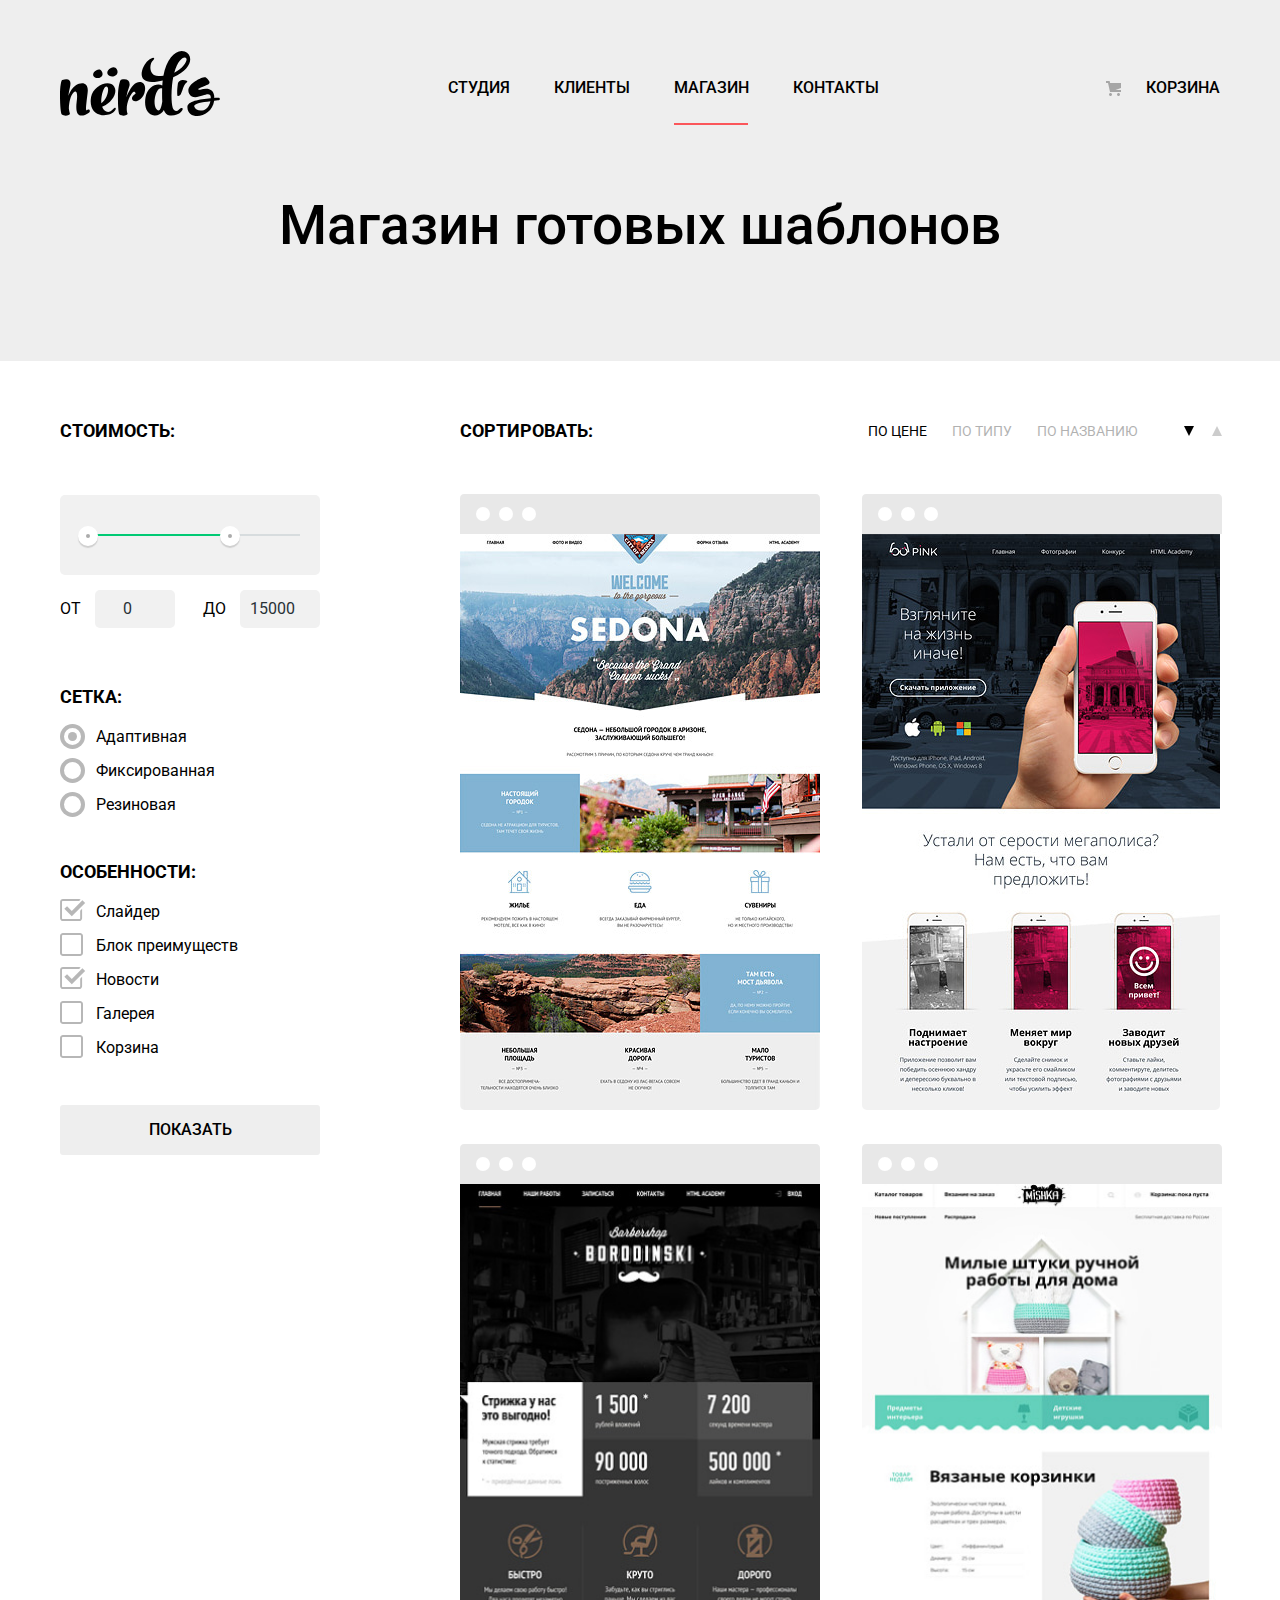
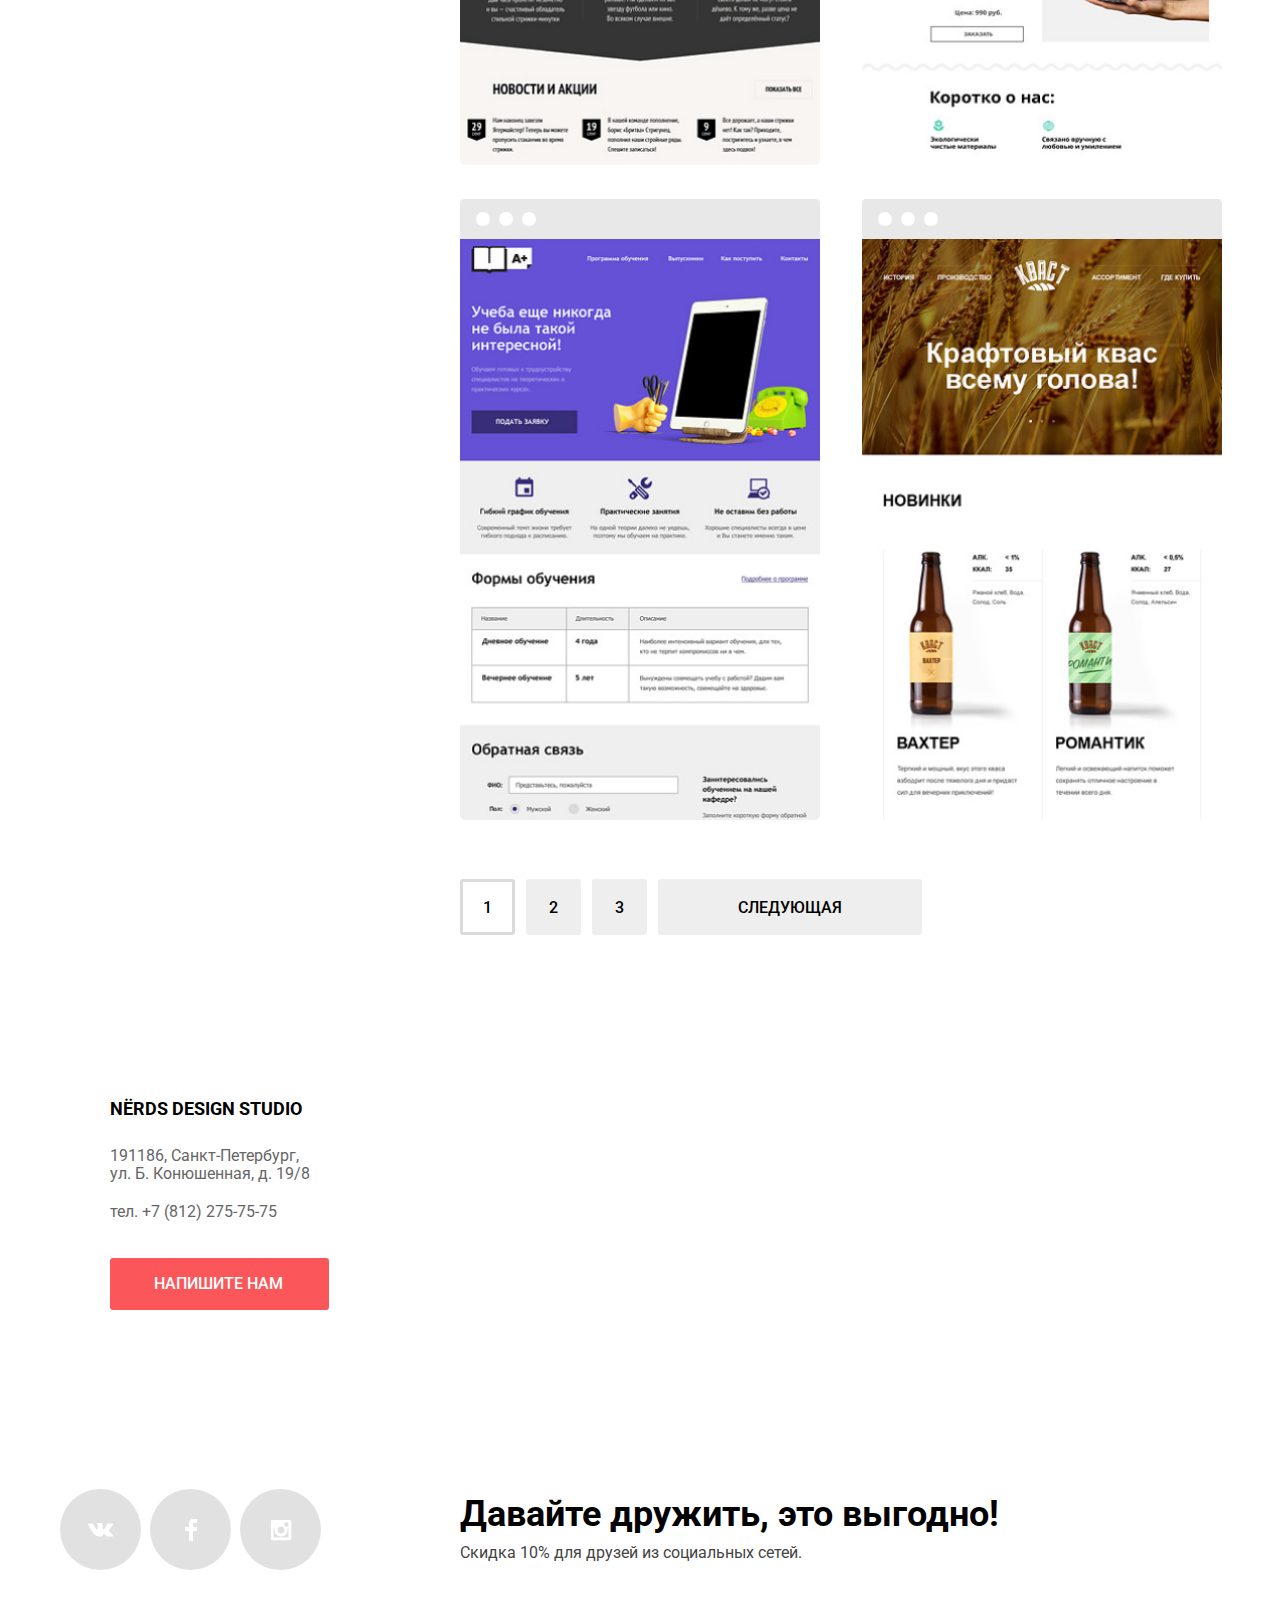
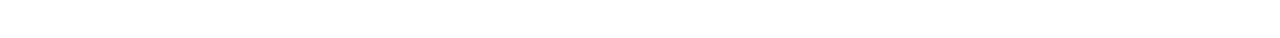
==== commit 73dcae22: "финальные правки" ====
--- a/catalog.html
+++ b/catalog.html
@@ -12,7 +12,7 @@
 <body class="page-body">
   <header class="header">
     <div class="container header-content">
-      <a href="index.html"><img src="img/nerds-logo.svg" width="160" height="65" alt="Логотип дизайн-студии Нёрдс" class="main-logo"></a>
+      <a class="main-logo" href="index.html"><img src="img/nerds-logo.svg" width="160" height="65" alt="Логотип дизайн-студии Нёрдс"></a>
       <nav>
         <ul class="site-navigation">
           <li><a href="#" class="nav-button nav-button-not-active">Студия</a></li>
@@ -133,7 +133,7 @@
           </ul>
         </div>
         <ul class="catalog-items">
-          <li class="catalog-item">
+          <li class="catalog-item" tabindex="0">
             <div class="catalog-image-block">
               <img src="img/browser.svg" width="360" height="40" alt="Панель браузера" class="browser-panel">
               <img src="img/img-sedona.jpg" width="360" height="576" alt="Информационный сайт Sedona" class="catalog-item-image">
@@ -144,7 +144,7 @@
               <button type="button" class="button button-red catalog-button">9 900 ₽</button>
             </div>
           </li>
-          <li class="catalog-item">
+          <li class="catalog-item" tabindex="0">
             <div class="catalog-image-block">
               <img src="img/browser.svg" width="360" height="40" alt="Панель браузера" class="browser-panel">
               <img src="img/img-pink.jpg" width="358" height="576" alt="Продуктовый лендинг приложения Pink App" class="catalog-item-image">
@@ -155,7 +155,7 @@
               <button type="button" class="button button-red catalog-button">9 900 ₽</button>
             </div>
           </li>
-          <li class="catalog-item">
+          <li class="catalog-item" tabindex="0">
             <div class="catalog-image-block">
               <img src="img/browser.svg" width="360" height="40" alt="Панель браузера" class="browser-panel">
               <img src="img/img-barbershop.jpg" width="364" height="582" alt="Сайт салона красоты Barbershop" class="catalog-item-image">
@@ -166,7 +166,7 @@
               <button type="button" class="button button-red catalog-button">9 900 ₽</button>
             </div>
           </li>
-          <li class="catalog-item">
+          <li class="catalog-item" tabindex="0">
             <div class="catalog-image-block">
               <img src="img/browser.svg" width="360" height="40" alt="Панель браузера" class="browser-panel">
               <img src="img/img-mishka.jpg" width="362" height="580" alt="Интернет-магазин Mishka" class="catalog-item-image">
@@ -177,7 +177,7 @@
               <button type="button" class="button button-red catalog-button">9 900 ₽</button>
             </div>
           </li>
-          <li class="catalog-item">
+          <li class="catalog-item" tabindex="0">
             <div class="catalog-image-block">
               <img src="img/browser.svg" width="360" height="40" alt="Панель браузера" class="browser-panel">
               <img src="img/img-aplus.jpg" width="364" height="582" alt="Лендинг курсов A Plus" class="catalog-item-image">
@@ -188,7 +188,7 @@
               <button type="button" class="button button-red catalog-button">9 900 ₽</button>
             </div>
           </li>
-          <li class="catalog-item">
+          <li class="catalog-item" tabindex="0">
             <div class="catalog-image-block">
               <img src="img/browser.svg" width="360" height="40" alt="Панель браузера" class="browser-panel">
               <img src="img/img-kvast.jpg" width="362" height="580" alt="Промо-сайт Kvas" class="catalog-item-image">
@@ -215,7 +215,7 @@
           <h4 class="contacts-title">NЁRDS DESIGN STUDIO</h4>
           <p class="contacts-text contacts-adress">191186, Санкт-Петербург, ул.&nbsp;Б.&nbsp;Конюшенная, д. 19/8</p>
           <p class="contacts-text">тел. +7 (812) 275-75-75</p>
-          <a class="button contacts-button button-red">Напишите нам</a>
+          <a href="#" class="button contacts-button button-red">Напишите нам</a>
           <form action="https://echo.htmlacademy.ru" method="post" class="feedback-form">
             <button class="close-popup" type="button"></button>
             <fieldset class="feedback-field">
--- a/css/style.css
+++ b/css/style.css
@@ -53,7 +53,6 @@
 
 a {
   text-decoration: none;
-  cursor: pointer;
 }
 
 img {
@@ -145,7 +144,7 @@
   display: block;
 }
 
-.main-logo:active {
+.main-logo[href]:active img {
   opacity: 0.3;
 }
 
@@ -738,6 +737,34 @@
 
 .sort-list-item-not-active:active {
   opacity: 1;
+}
+
+.catalog-item:focus {
+  box-shadow: 0px 6px 15px rgba(0, 1, 1, 0.25);
+  border-radius: 5px;
+  position: relative;
+}
+
+.catalog-item:focus .browser-panel {
+  opacity: 1;
+}
+
+.catalog-item:focus .item-text-block {
+  display: block;
+}
+
+.catalog-item:focus-within {
+  box-shadow: 0px 6px 15px rgba(0, 1, 1, 0.25);
+  border-radius: 5px;
+  position: relative;
+}
+
+.catalog-item:focus-within .browser-panel {
+  opacity: 1;
+}
+
+.catalog-item:focus-within .item-text-block {
+  display: block;
 }
 
 .catalog-item:hover {
@@ -1043,11 +1070,11 @@
   box-shadow: 0px 20px 40px rgba(0, 0, 0, 0.4);
   box-sizing: border-box;
   padding: 63px 100px 83px 100px;
-  position: absolute;
-  top: -147px;
-  left: 50%;
-  transform:translateX(-50%);
+  position: fixed;
+  left: 470px;
+  top: 155px;
   background-color: var(--button-gray);
+  z-index: 2;
 }
 
 .feedback-form-opened {
@@ -1061,7 +1088,7 @@
 @keyframes shake {
   0%,
   100% {
-    transform: translateX(-50%);
+    transform: translateX(0%);
   }
 
   10%,
@@ -1069,14 +1096,14 @@
   50%,
   70%,
   90% {
-    transform: translateX(-49%);
+    transform: translateX(1%);
   }
 
   20%,
   40%,
   60%,
   80% {
-    transform: translateX(-51%);
+    transform: translateX(-1%);
   }
 }
 
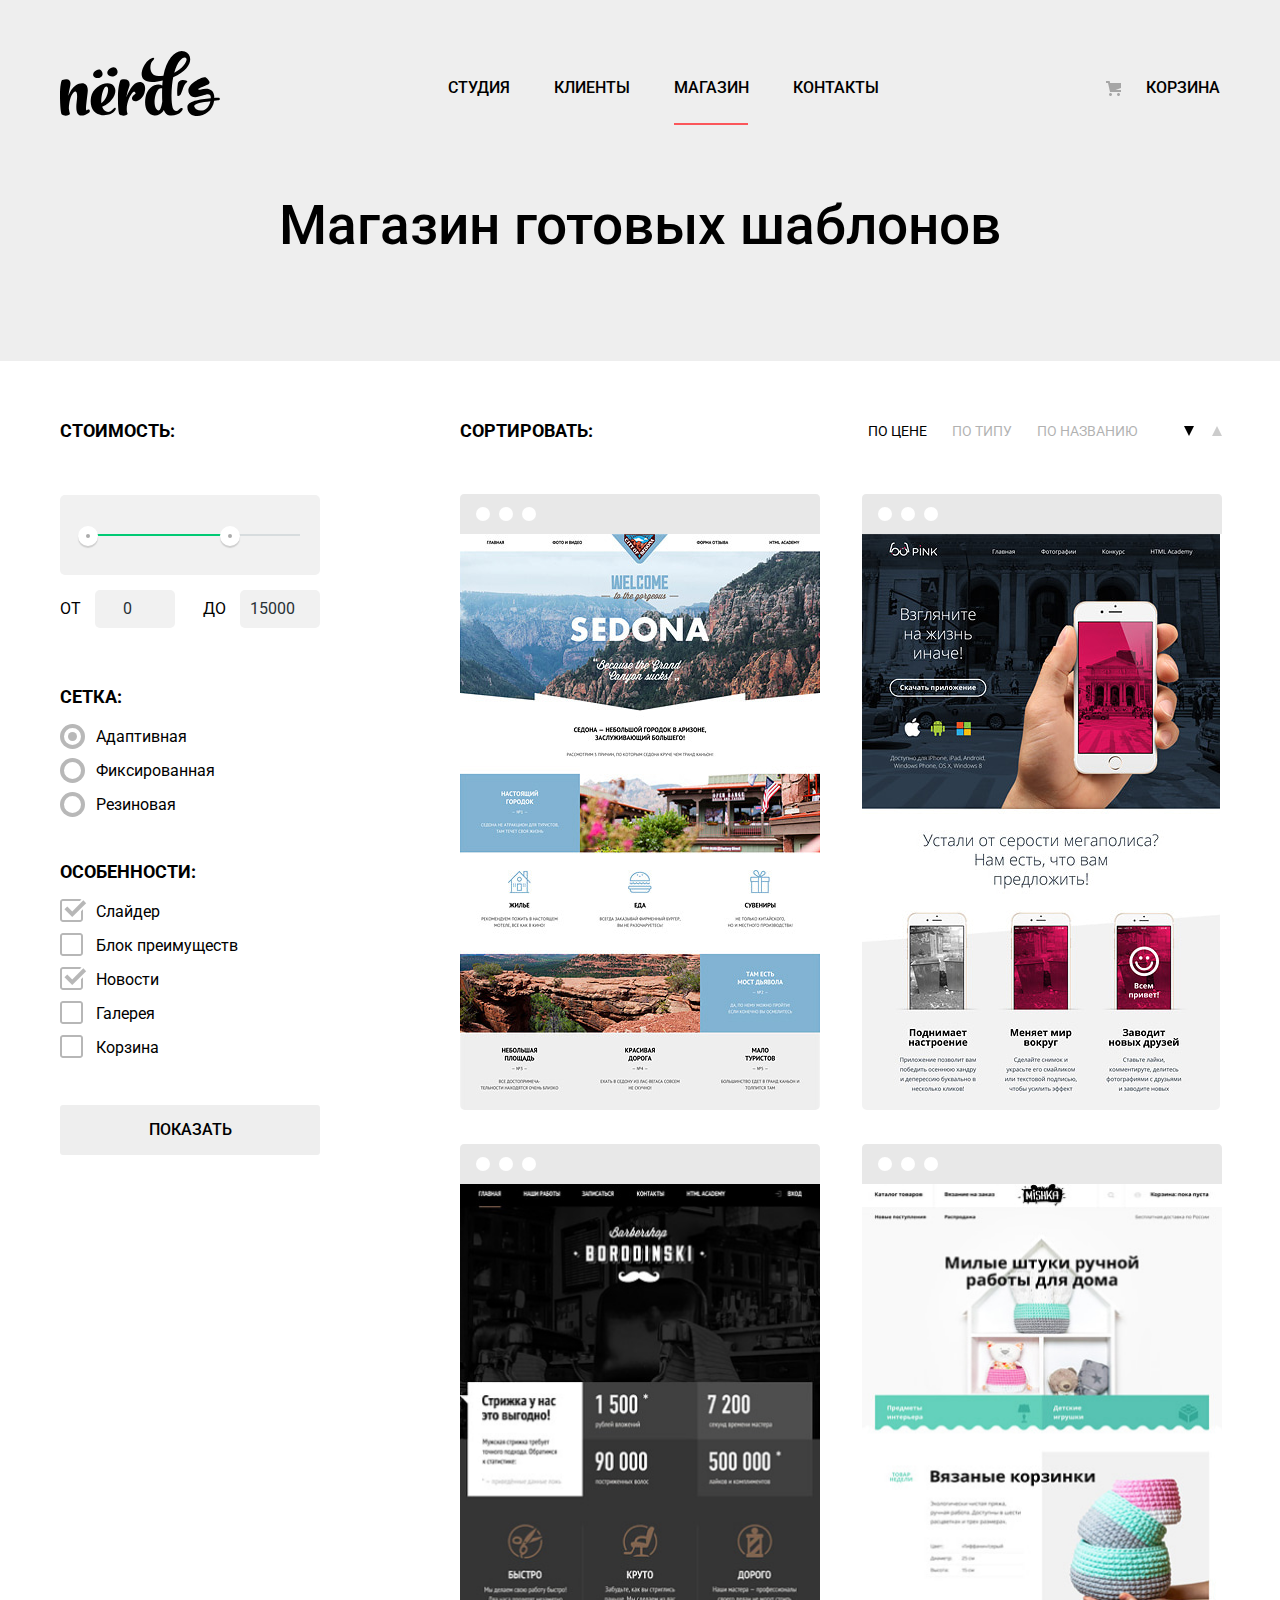
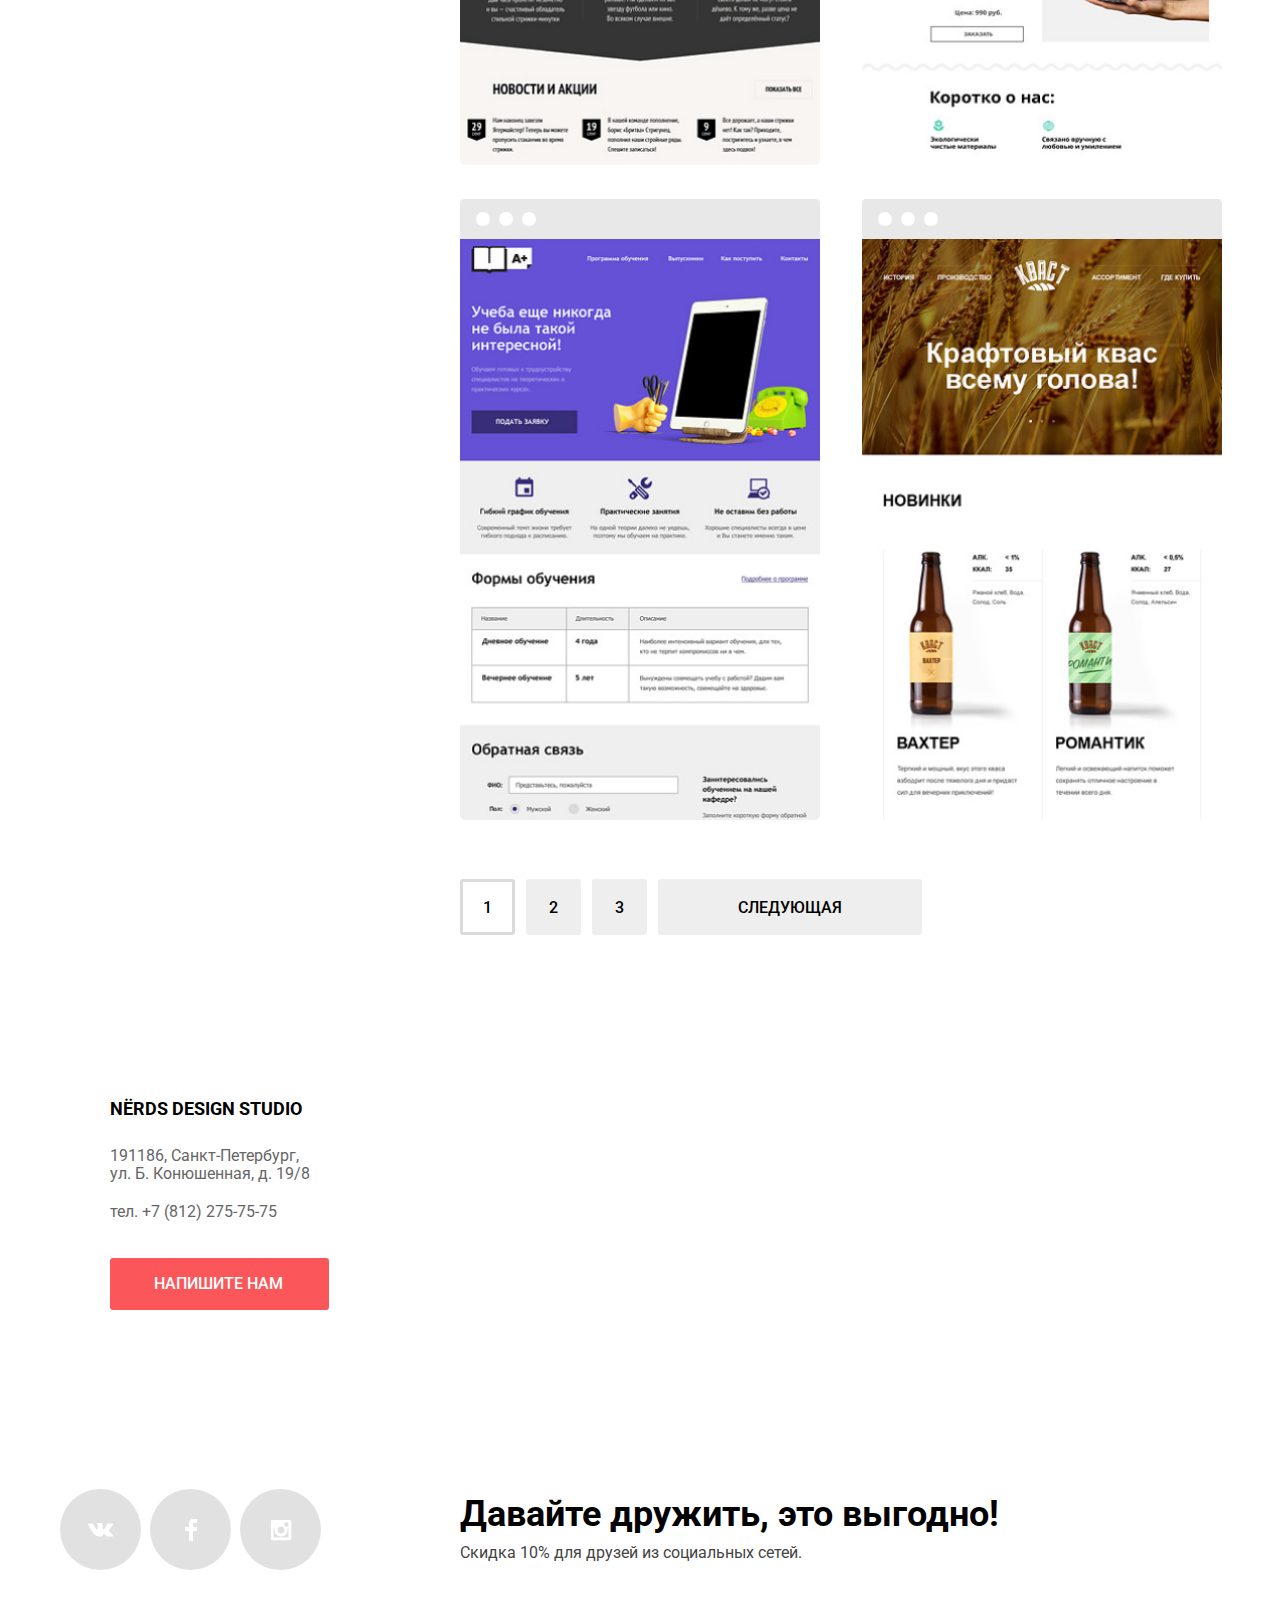
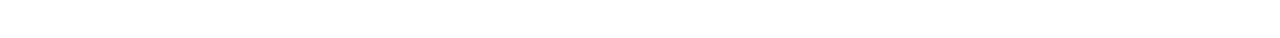
==== commit 3ca80bad: "Финальные правки-4" ====
--- a/catalog.html
+++ b/catalog.html
@@ -209,12 +209,12 @@
       </section>
     </div>
     <section class="contacts">
-      <iframe src="https://www.google.com/maps/embed?pb=!1m18!1m12!1m3!1d353.30838074596926!2d30.323142067361847!3d59.93854677950412!2m3!1f0!2f0!3f0!3m2!1i1024!2i768!4f13.1!3m3!1m2!1s0x4696310fca145cc1%3A0x42b32648d8238007!2z0JHQvtC70YzRiNCw0Y8g0JrQvtC90Y7RiNC10L3QvdCw0Y8g0YPQuy4sIDE5LzgsINCh0LDQvdC60YIt0J_QtdGC0LXRgNCx0YPRgNCzLCDQoNC-0YHRgdC40Y8sIDE5MTE4Ng!5e0!3m2!1sru!2sua!4v1592910925642!5m2!1sru!2sua" width="100%" height="420" allowfullscreen></iframe>
+      <iframe src="https://www.google.com/maps/embed?pb=!1m18!1m12!1m3!1d353.30838074596926!2d30.323142067361847!3d59.93854677950412!2m3!1f0!2f0!3f0!3m2!1i1024!2i768!4f13.1!3m3!1m2!1s0x4696310fca145cc1%3A0x42b32648d8238007!2z0JHQvtC70YzRiNCw0Y8g0JrQvtC90Y7RiNC10L3QvdCw0Y8g0YPQuy4sIDE5LzgsINCh0LDQvdC60YIt0J_QtdGC0LXRgNCx0YPRgNCzLCDQoNC-0YHRgdC40Y8sIDE5MTE4Ng!5e0!3m2!1sru!2sua!4v1592910925642!5m2!1sru!2sua" allowfullscreen></iframe>
       <div class="container contacts-container">
         <div class="contacts-text-container">
           <h4 class="contacts-title">NЁRDS DESIGN STUDIO</h4>
           <p class="contacts-text contacts-adress">191186, Санкт-Петербург, ул.&nbsp;Б.&nbsp;Конюшенная, д. 19/8</p>
-          <p class="contacts-text">тел. +7 (812) 275-75-75</p>
+          <p class="contacts-text"><a href="tel:+78122757575">тел. +7 (812) 275-75-75</a></p>
           <a href="#" class="button contacts-button button-red">Напишите нам</a>
           <form action="https://echo.htmlacademy.ru" method="post" class="feedback-form">
             <button class="close-popup" type="button"></button>
@@ -224,7 +224,7 @@
                 <label class="input-title">Ваше имя:<input class="feedback-name form-input" type="text" name="yourname" placeholder="Имя Фамилия"></label>
                 <label class="input-title">Ваш email:<input class="feedback-email form-input" type="email" name="email" placeholder="email@example.com"></label>
               </div>
-              <label class="input-title input-text">Текст письма:<textarea class="feedback-text" type="text" name="message-text" placeholder="В свободной форме"></textarea></label>
+              <label class="input-title input-text">Текст письма:<textarea class="feedback-text" name="message-text" placeholder="В свободной форме"></textarea></label>
               <button type="submit" class="button button-red feedback-button">Отправить</button>
             </fieldset>
           </form>
--- a/css/style.css
+++ b/css/style.css
@@ -166,6 +166,7 @@
 .slider-button {
   display: inline-block;
   padding: 17px 54px;
+  vertical-align: auto;
 }
 
 .slider-image {
@@ -309,6 +310,7 @@
 .services-item .button {
   padding: 17px 40px;
   display: inline-block;
+  vertical-align: auto;
 }
 
 .button-green {
@@ -487,6 +489,10 @@
   padding: 50px 50px;
 }
 
+.contacts-text a {
+  color: var(--lighter-black);
+}
+
 .contacts-container {
   padding-top: 48px;
   padding-bottom: 60px;
@@ -606,12 +612,14 @@
 .sort-block {
   display: flex;
   padding: 55px 0 48px 0;
+  vertical-align: auto;
 }
 
 .sort-title {
   margin: 0;
   display: inline-block;
   margin-right: auto;
+  vertical-align: auto;
 }
 
 .sort-list {
@@ -1013,6 +1021,14 @@
   left: 0;
 }
 
+.radio-input:hover + .radio-icon::before {
+  border: 4px solid rgb(77,77,77);
+}
+
+.radio-input:focus + .radio-icon::before {
+  border: 4px solid rgb(77,77,77);
+}
+
 .radio-input + .radio-icon::after {
   content: "";
   display: none;
@@ -1025,6 +1041,14 @@
   left: 8px;
 }
 
+.radio-input:hover + .radio-icon::after {
+  background-color: rgb(77,77,77);
+}
+
+.radio-input:focus + .radio-icon::after {
+  background-color: rgb(77,77,77);
+}
+
 .radio-input:checked + .radio-icon::after {
   display: block;
 }
@@ -1048,9 +1072,17 @@
   left: 0;
 }
 
+.checkbox-input:hover + .checkbox-icon::before {
+  opacity: 1;
+}
+
+.checkbox-input:focus + .checkbox-icon::before {
+  opacity: 1;
+}
+
 .checkbox-input:checked + .checkbox-icon::after {
   content: "";
-  width: 26px;
+  width: 28px;
   height: 23px;
   background: url(../img/checkbox-on.svg) no-repeat;
   background-size: contain;
@@ -1058,6 +1090,14 @@
   position: absolute;
   top: 0;
   left: 0;
+}
+
+.checkbox-input:checked:hover + .checkbox-icon::after {
+  opacity: 1;
+}
+
+.checkbox-input:checked:focus + .checkbox-icon::after {
+  opacity: 1;
 }
 
 .checkbox-input:checked + .checkbox-icon::before {
@@ -1219,6 +1259,11 @@
   margin-top: 37px;
 }
 
+.contacts iframe {
+  width: 100%;
+  height: 100%;
+}
+
 .input-text {
   margin-top: 34px;
 }
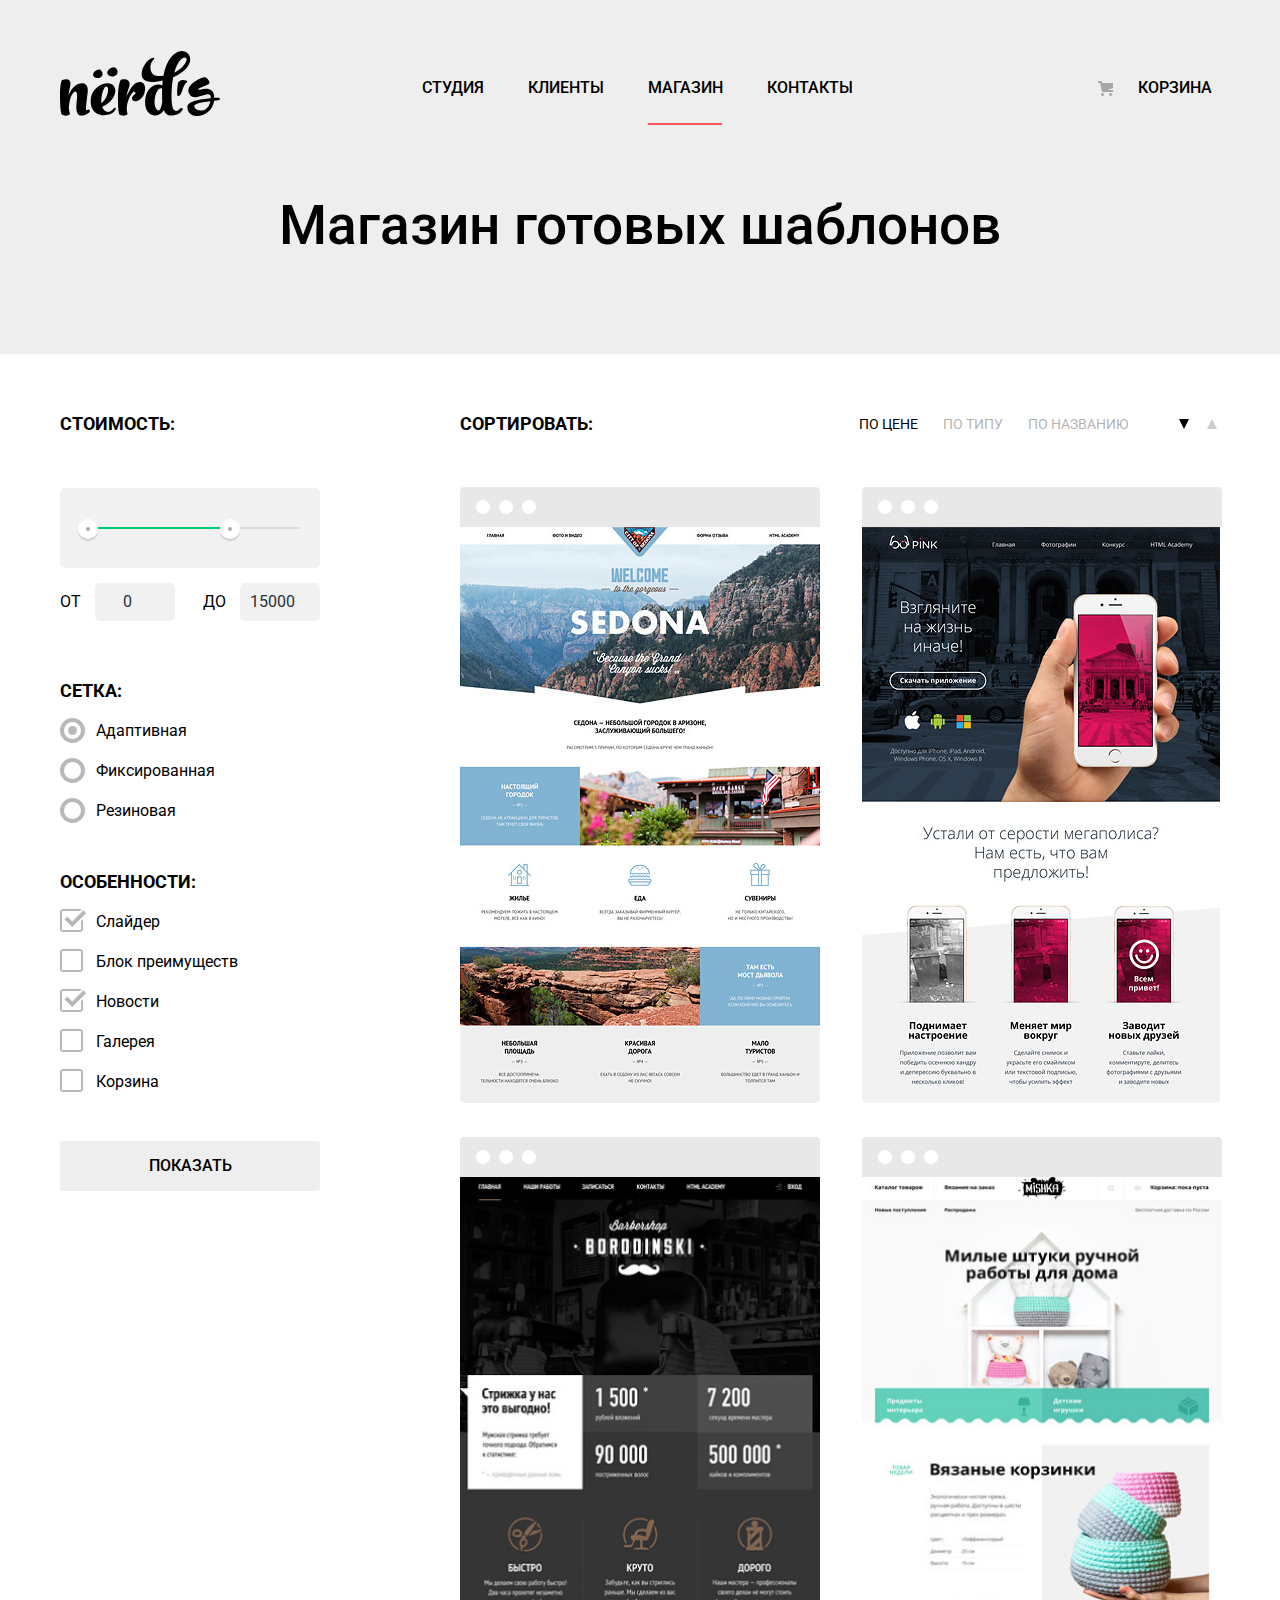
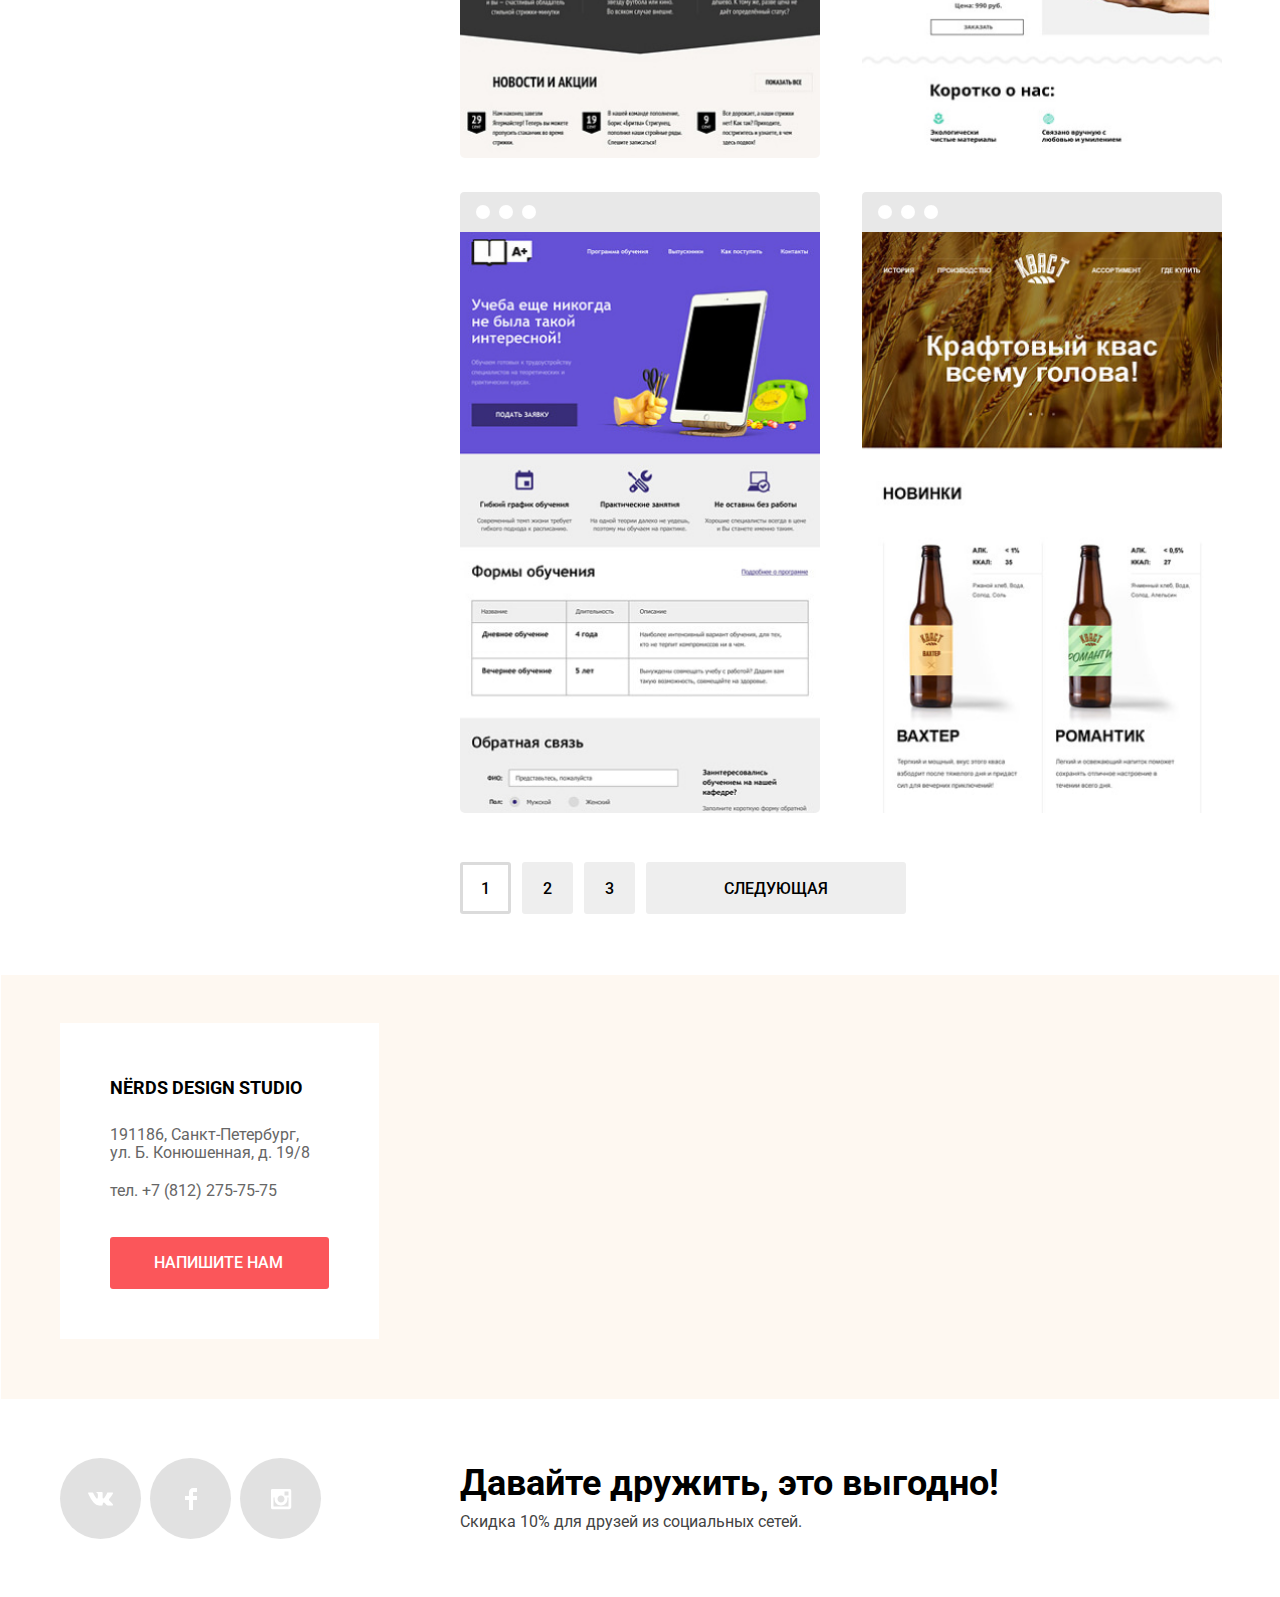
==== commit 18efe6d7: "Финальные правки-5" ====
--- a/catalog.html
+++ b/catalog.html
@@ -5,7 +5,7 @@
   <meta charset="utf-8">
   <link href="css/normalize.css" rel="stylesheet">
   <link href="https://fonts.googleapis.com/css2?family=Roboto:ital,wght@0,100;0,300;0,400;0,500;0,700;0,900;1,100;1,300;1,400;1,500;1,700;1,900&display=swap" rel="stylesheet">
-  <link href="css/style.css" rel="stylesheet">
+  <link href="css/min-style.css" rel="stylesheet">
   <title>Дизайн-студия Нёрдс</title>
 </head>
 
@@ -38,8 +38,8 @@
               <div class="scale">
                 <div class="bar"></div>
               </div>
-              <button class="toggle toggle-min" tabindex="0"></button>
-              <button class="toggle toggle-max" tabindex="0"></button>
+              <button class="toggle toggle-min" tabindex="0" aria-label="Значение минимальной стоимости"></button>
+              <button class="toggle toggle-max" tabindex="0" aria-label="Значение максимальной стоимости"></button>
             </div>
             <div class="price-controls">
               <label class="min-price">
@@ -58,21 +58,21 @@
               <label>
                 <input class="radio-input visually-hidden" type="radio" name="grid" value="adaptive" checked>
                 <span class="radio-icon"></span>
-                Адаптивная
+                <span>Адаптивная</span>
               </label>
             </li>
             <li>
               <label>
                 <input class="radio-input visually-hidden" type="radio" name="grid" value="fixed">
                 <span class="radio-icon"></span>
-                Фиксированная
+                <span>Фиксированная</span>
               </label>
             </li>
             <li>
               <label>
                 <input class="radio-input visually-hidden" type="radio" name="grid" value="rubber">
                 <span class="radio-icon"></span>
-                Резиновая
+                <span>Резиновая</span>
               </label>
             </li>
           </ul>
@@ -84,35 +84,35 @@
               <label>
                 <input class="checkbox-input visually-hidden" type="checkbox" name="features" value="slider" checked>
                 <span class="checkbox-icon"></span>
-                Слайдер
+                <span>Слайдер</span>
               </label>
             </li>
             <li>
               <label>
                 <input class="checkbox-input visually-hidden" type="checkbox" name="features" value="advantages">
                 <span class="checkbox-icon"></span>
-                Блок преимуществ
+                <span>Блок преимуществ</span>
               </label>
             </li>
             <li>
               <label>
                 <input class="checkbox-input visually-hidden" type="checkbox" name="features" value="news" checked>
                 <span class="checkbox-icon"></span>
-                Новости
+                <span>Новости</span>
               </label>
             </li>
             <li>
               <label>
                 <input class="checkbox-input visually-hidden" type="checkbox" name="features" value="gallery">
                 <span class="checkbox-icon"></span>
-                Галерея
+                <span>Галерея</span>
               </label>
             </li>
             <li>
               <label>
                 <input class="checkbox-input visually-hidden" type="checkbox" name="features" value="shop-cart">
                 <span class="checkbox-icon"></span>
-                Корзина
+                <span>Корзина</span>
               </label>
             </li>
           </ul>
@@ -128,8 +128,8 @@
             <li><a class="sort-list-item sort-list-item-not-active" href="#">По названию</a></li>
           </ul>
           <ul class="price-sort-list">
-            <li><a class="active-price-sort price-down"></a></li>
-            <li><a class="not-active-price-sort price-up" href="#"></a></li>
+            <li><a class="active-price-sort price-down" aria-label="Сортировать от дорогих к дешевым"></a></li>
+            <li><a class="not-active-price-sort price-up" href="#" aria-label="Сортировать от дешевых к дорогим"></a></li>
           </ul>
         </div>
         <ul class="catalog-items">
@@ -215,7 +215,7 @@
           <h4 class="contacts-title">NЁRDS DESIGN STUDIO</h4>
           <p class="contacts-text contacts-adress">191186, Санкт-Петербург, ул.&nbsp;Б.&nbsp;Конюшенная, д. 19/8</p>
           <p class="contacts-text"><a href="tel:+78122757575">тел. +7 (812) 275-75-75</a></p>
-          <a href="#" class="button contacts-button button-red">Напишите нам</a>
+          <a href="form.html" class="button contacts-button button-red">Напишите нам</a>
           <form action="https://echo.htmlacademy.ru" method="post" class="feedback-form">
             <button class="close-popup" type="button"></button>
             <fieldset class="feedback-field">
@@ -245,7 +245,7 @@
       </div>
     </div>
   </footer>
-  <script src="js/script.js"></script>
+  <script src="js/min.js"></script>
 </body>
 
 </html>
--- a/css/min-style.css
+++ b/css/min-style.css
@@ -0,0 +1 @@
+:root{--basic-black:#000000;--red-color:#FB565A;--red-dark:#E74246;--red-darker:#D7373B;--green-color:#00CA74;--green-dark:#00BC6C;--green-darker:#00AA62;--yellow-color:#EFC849;--yellow-dark:#EAB534;--yellow-darker:#E5A722;--basic-gray:#EEEEEE;--button-gray:#FFFFFF;--dark-gray:#DFDFDF;--darker-gray:#D5D5D5;--filter-gray:#f1f1f1;--scale-gray:#d7dcde;--shadow-gray:#cfcfcf;--pagination-gray:#DBDBDB;--text-black:#283136;--checkbox-black:#4D4D4D;--lighter-black:#666666;--toggle-gray:#ababab;--light-black:#444444;--input-gray:#B4B9BB;--map-background:#FEF8F1}body{margin:0;padding:0;font-family:Roboto,Arial,sans-serif;font-size:16px;line-height:18px;font-style:normal}.page{height:100%}.page-body{min-height:100%;display:grid;grid-template-rows:min-content 1fr min-content;align-content:start}.container{width:1160px;margin:0 auto;position:relative}a{text-decoration:none}img{max-width:100%;height:auto}ul{margin:0;padding:0;list-style:none}.visually-hidden{position:absolute;width:1px;height:1px;margin:-1px;padding:0;overflow:hidden;border:0;clip:rect(0 0 0 0)}.header{padding-top:50px;font-weight:500;line-height:30px;background-color:var(--basic-gray);color:var(--basic-black);text-transform:uppercase}.header-content{display:flex;align-items:center}.cart-icon{margin-right:25px}.site-navigation{display:flex;justify-content:center;margin-left:202px;margin-right:245px}.site-navigation li{margin-right:44px}.site-navigation li:last-child{margin-right:0}.nav-button{color:var(--basic-black);display:flex;align-items:center}.nav-button-not-active:hover{color:var(--red-color)}.nav-button-not-active:active{color:var(--basic-black);opacity:.3}.nav-button-active{position:relative;cursor:default}.nav-button-active::after{content:"";width:74px;height:2px;background-color:var(--red-color);position:absolute;top:50px}.main-logo{display:block}.main-logo[href]:active img{opacity:.3}.slider{background-color:var(--basic-gray)}.slide{justify-content:space-between;position:relative;min-height:430px;display:none}.slide-active{display:flex}.slider-button{display:inline-block;padding:17px 54px;vertical-align:auto}.slider-image{position:absolute;top:0;right:0}.slide-left{width:520px;position:relative;z-index:1;padding-top:65px;padding-bottom:80px}.slider-title{margin:0;margin-bottom:30px;font-weight:500;font-size:55px;line-height:55px;color:var(--basic-black)}.slider-text{margin:0;margin-bottom:35px;font-weight:400;line-height:24px;color:var(--text-black)}.slider-nav-button{border:none;width:18px;height:18px;background-color:var(--button-gray);border-radius:50%;cursor:pointer}.slider-navigation{display:flex;position:absolute;bottom:96px;left:50%;transform:translateX(-50%)}.slider-navigation li{margin-right:17px}.slider-navigation li:last-child{margin-right:0}.slider-nav-button-active{position:relative}.slider-nav-button-active::after{content:"";width:8px;height:8px;border:2px solid #c1c1c1;box-sizing:border-box;position:absolute;border-radius:50%;top:50%;right:50%;transform:translate(50%,-50%)}.button{font-style:normal;font-weight:500;font-size:16px;line-height:18px;text-transform:uppercase;color:var(--button-gray);border:none;border-radius:3px;cursor:pointer}.button:active{color:rgba(255,255,255,.3)}.button-red{background-color:var(--red-color)}.button-red:hover{background-color:var(--red-dark)}.button-red:active{background-color:var(--red-darker)}.services{display:flex;flex-wrap:wrap;font-weight:400;padding:65px 0 75px 0;border-bottom:2px solid var(--basic-gray)}.services-item{margin-right:100px}.services-item:nth-child(3n){margin:0}.services-title{font-weight:700;font-size:24px;line-height:30px;text-transform:uppercase;color:var(--basic-black);margin:0;margin-bottom:16px}.services-text{line-height:24px;color:var(--text-black);margin:0;margin-bottom:32px}.services-image{margin-bottom:25px}.services-item .button{padding:17px 40px;display:inline-block;vertical-align:auto}.button-green{background-color:var(--green-color)}.button-green:hover{background-color:var(--green-dark)}.button-green:active{background-color:var(--green-darker)}.button-yellow{background-color:var(--yellow-color)}.button-yellow:hover{background-color:var(--yellow-dark)}.button-yellow:active{background-color:var(--yellow-darker)}.about-title{margin:0;margin-bottom:32px;margin-top:34px;padding:0;font-weight:500;font-size:45px;line-height:45px;color:var(--basic-black)}.about{color:var(--text-black);font-weight:400;line-height:24px;display:flex;justify-content:space-between;padding:45px 0 60px 0;border-bottom:2px solid var(--basic-gray)}.about-list-left li{margin-bottom:25px;position:relative;display:flex}.about-list-left li::before{content:"";width:25px;height:2px;background-color:var(--red-color);margin-top:11px;margin-right:13px}.about-list-left li:last-child{margin-bottom:0}.about-text{line-height:18px;margin-top:10px}.about-description{margin-bottom:40px}.about .about-subtitle{font-weight:700;text-transform:uppercase;color:var(--basic-black);margin:0}.about .left-subtitle{color:var(--text-black);margin-bottom:23px}.about-image{margin-bottom:28px}.about-right .right-subtitle{margin-bottom:31px;text-align:center}.about-right{width:360px}.about-list-right{display:flex}.about-list-right li{margin-right:23px}.percent{font-weight:700;font-size:45px;line-height:64px;color:var(--basic-black);margin:0}.percent sup{font-size:26px;line-height:40px}.partners{padding:46px 50px 40px 30px;display:flex;justify-content:space-between;align-items:center;border-bottom:2px solid var(--basic-gray);margin-bottom:80px}.partners li{position:relative}.partners li::after{content:"";width:2px;height:52px;background-color:var(--basic-gray);position:absolute;top:50%;transform:translateY(-50%);right:-48px}.partners li:last-child::after{display:none}.partners a{opacity:.2}.partners a:hover{opacity:1}.partners a:active{opacity:.1}.contacts{margin:0 auto;position:relative;border:1px solid transparent}.contacts iframe{border:none;position:absolute}.contacts-text-container{background-color:var(--button-gray);width:319px;box-sizing:border-box;padding:50px 50px}.contacts-text a{color:var(--lighter-black)}.contacts-container{padding-top:48px;padding-bottom:60px;position:relative}.contacts-title{font-weight:700;line-height:30px;font-size:18px;text-transform:uppercase;color:var(--basic-black);margin:0;margin-bottom:23px}.contacts-text{font-weight:400;color:var(--lighter-black);margin:0}.contacts-adress{margin-bottom:20px}.contacts-button{display:block;margin-top:37px;padding:17px 44px}.social-list{display:flex}.social-list li{width:81px;height:81px;background:linear-gradient(0deg,#e1e1e1,#e1e1e1);border-radius:50%;position:relative;margin-right:9px;cursor:pointer}.social-list li:hover{background:var(--red-dark)}.social-list li:active{background:var(--red-darker)}.social-list li:active img{opacity:.3}.social-list li:last-child{margin-right:0}.social-list img{position:absolute;top:50%;right:50%;transform:translate(50%,-50%)}.footer{padding:58px 0}.footer .container{display:flex;align-items:center}.footer-title{font-weight:700;font-size:36px;line-height:36px;color:var(--basic-black);margin:0;margin-bottom:10px}.footer-text{font-weight:400;line-height:22px;color:var(--light-black);margin:0}.footer-text-block{margin-left:139px}.catalog-title{font-weight:500;font-size:55px;line-height:55px;color:var(--basic-black);margin:0;padding-top:72px;padding-bottom:101px;background-color:var(--basic-gray);text-align:center}.shop-page{display:grid;grid-template-columns:1fr 1fr;grid-column-gap:140px;margin-top:0}.sort-block{display:flex;padding:55px 0 48px 0;vertical-align:auto}.sort-title{margin:0;display:inline-block;margin-right:auto;vertical-align:auto}.sort-list{display:flex;align-items:center;margin:0;padding:0}.sort-list .sort-list-active-item{opacity:1;cursor:default}.sort-list li{margin-right:25px}.sort-list li:last-child{margin-right:0}.price-sort-list{display:flex;align-items:center;margin-left:50px;margin-right:5px}.price-sort-list a{display:block}.price-sort-list li{margin-right:18px}.price-sort-list li:last-child{margin-right:0}.active-price-sort{cursor:default}.price-sort-list .active-price-sort{opacity:1;cursor:default}.not-active-price-sort{opacity:.2}.not-active-price-sort:hover{opacity:.6}.not-active-price-sort:active{opacity:1}.price-down{width:0;height:0;border-left:5px solid transparent;border-right:5px solid transparent;border-top:10px solid var(--basic-black)}.price-up{width:0;height:0;border-left:5px solid transparent;border-right:5px solid transparent;border-bottom:10px solid var(--basic-black)}.browser-panel{opacity:.12;display:block;transition:all .3s ease 0s}.catalog-image-block{display:block}.catalog-item-image{border-radius:0 0 5px 5px}.item-text-block{position:absolute;bottom:0;border-radius:0 0 5px 5px;background-color:var(--basic-gray);text-align:center;padding-top:26px;padding-bottom:44px;width:100%;display:none}.catalog .sort-title{font-weight:700;font-size:18px;line-height:30px;text-transform:uppercase;color:var(--basic-black)}.sort-list-item{font-weight:400;font-size:14px;text-transform:uppercase;color:var(--basic-black);opacity:.3}.sort-list-item-not-active:hover{opacity:.6}.sort-list-item-not-active:active{opacity:1}.catalog-item:focus{box-shadow:0 6px 15px rgba(0,1,1,.25);border-radius:5px;position:relative}.catalog-item:focus .browser-panel{opacity:1}.catalog-item:focus .item-text-block{display:block}.catalog-item:focus-within{box-shadow:0 6px 15px rgba(0,1,1,.25);border-radius:5px;position:relative}.catalog-item:focus-within .browser-panel{opacity:1}.catalog-item:focus-within .item-text-block{display:block}.catalog-item:hover{box-shadow:0 6px 15px rgba(0,1,1,.25);border-radius:5px;position:relative}.catalog-item:hover .browser-panel{opacity:1}.catalog-item:hover .item-text-block{display:block}.catalog-item-title{font-weight:700;font-size:18px;line-height:30px;text-transform:uppercase;color:var(--basic-black);margin:0}.catalog-item-text{font-weight:400;color:var(--lighter-black);margin:0;margin-top:12px}.catalog-button{padding:17px 72px 15px 72px;margin-top:33px}.catalog-item .button:active{color:var(--button-gray)}.catalog-item{width:360px;margin-bottom:30px}.catalog-item:nth-child(2n){margin-left:42px}.catalog-items{display:grid;grid-template-columns:1fr 1fr}.pagination{display:flex;align-items:flex-start;margin-top:15px;margin-bottom:60px}.pagination-button{background-color:var(--basic-gray);padding:15px 18px 13px 18px;margin-right:11px;border-radius:3px;display:block;font-weight:500;color:var(--basic-black);text-transform:uppercase;border:3px solid transparent;box-sizing:border-box}.next-button{margin-right:0;padding:15px 75px 13px 75px}.pagination-button-not-active:hover{background-color:var(--dark-gray)}.pagination-button-not-active:active{background-color:var(--darker-gray);color:rgba(0,0,0,.3);border-top:3px solid rgba(0,1,1,.1)}.pagination-button-active{background-color:rgba(0,0,0,.0001);border:3px solid var(--pagination-gray);cursor:default}.filter-item{margin:0;padding:0;border:none}.range-filter{width:260px;margin-top:49px}.filter-item legend{font-weight:700;font-size:18px;line-height:30px;text-transform:uppercase}.range-controls{position:relative;height:41px;background-color:var(--filter-gray);padding-top:39px;padding-right:20px;padding-left:20px;margin-bottom:15px;border-radius:5px}.range-controls .scale{height:2px;background:var(--scale-gray)}.range-controls .bar{width:70%;height:2px;background:var(--green-color)}.range-controls .toggle{position:absolute;top:31px;left:0;width:4px;height:4px;padding:0;border:8px solid var(--button-gray);background-color:var(--toggle-gray);border-radius:50%;box-shadow:0 2px 1px 0 var(--shadow-gray);cursor:pointer;width:20px;height:20px}.range-controls .toggle-min{left:18px}.range-controls .toggle-max{left:160px}.price-controls label{text-transform:uppercase;line-height:22px}.price-controls{display:flex;justify-content:space-between}.price-controls input{width:60px;padding:10px;margin-left:10px;text-align:center;color:var(--text-black);border:none;border-radius:5px;background:var(--filter-gray);font-family:inherit;font-size:inherit}.filter-form{margin-top:55px}.filter-grid{margin-top:55px}.filter-features{margin-top:47px}.filter-button{border:none;width:260px;height:50px;font-weight:500;border-radius:3px;background-color:var(--basic-gray);margin-top:50px;cursor:pointer}.filter-button:hover{background-color:var(--dark-gray)}.filter-button:active{background-color:var(--darker-gray);color:rgba(0,0,0,.3);box-shadow:inset 0 3px 0 rgba(0,1,1,.1)}.filter-list{margin-top:16px}.filter-list li{margin-bottom:22px}.filter-list li:last-child{margin-bottom:0}.radio-input+.radio-icon{position:relative;padding-left:36px;padding-top:3px;cursor:pointer}.radio-input+.radio-icon::before{content:"";width:25px;height:25px;border-radius:50%;background-color:var(--button-gray);border:4px solid rgb(77,77,77,.4);position:absolute;box-sizing:border-box;top:0;left:0}.radio-input:hover+.radio-icon::before{border:4px solid #4d4d4d}.radio-input:focus+.radio-icon::before{border:4px solid #4d4d4d}.radio-input:disabled+.radio-icon::before{border:4px solid rgb(77,77,77,.3)}.radio-input:disabled~span{opacity:.3}.radio-input+.radio-icon::after{content:"";display:none;width:9px;height:9px;border-radius:50%;background-color:rgb(77,77,77,.4);position:absolute;top:8px;left:8px}.radio-input:hover+.radio-icon::after{background-color:#4d4d4d}.radio-input:focus+.radio-icon::after{background-color:#4d4d4d}.radio-input:checked+.radio-icon::after{display:block}.radio-input:disabled+.radio-icon::after{background-color:rgb(77,77,77,.1)}.checkbox-input+.checkbox-icon{position:relative;padding-left:36px;padding-top:3px;cursor:pointer}.checkbox-input+.checkbox-icon::before{content:"";width:23px;height:23px;background:url(../img/checkbox-off.svg) no-repeat;background-size:contain;opacity:.4;position:absolute;top:0;left:0}.checkbox-input:hover+.checkbox-icon::before{opacity:1}.checkbox-input:focus+.checkbox-icon::before{opacity:1}.checkbox-input:disabled+.checkbox-icon::before{opacity:.3}.checkbox-input:disabled~span{opacity:.3}.checkbox-input:checked+.checkbox-icon::after{content:"";width:28px;height:23px;background:url(../img/checkbox-on.svg) no-repeat;background-size:contain;opacity:.4;position:absolute;top:0;left:0}.checkbox-input:checked:hover+.checkbox-icon::after{opacity:1}.checkbox-input:checked:focus+.checkbox-icon::after{opacity:1}.checkbox-input:checked:disabled+.checkbox-icon::after{opacity:.3}.checkbox-input:disabled+.checkbox-icon::after{opacity:.3}.checkbox-input:checked+.checkbox-icon::before{display:none}.feedback-form{display:none;width:960px;box-shadow:0 20px 40px rgba(0,0,0,.4);box-sizing:border-box;padding:63px 100px 83px 100px;position:fixed;left:470px;top:155px;background-color:var(--button-gray);z-index:2}.feedback-form-opened{display:block}.feedback-error{animation:shake .6s}@keyframes shake{0%,100%{transform:translateX(0)}10%,30%,50%,70%,90%{transform:translateX(1%)}20%,40%,60%,80%{transform:translateX(-1%)}}.close-popup{position:absolute;top:90px;right:93px;width:21px;height:21px;border:none;background:0 0;cursor:pointer;opacity:.3}.close-popup:hover{opacity:1}.close-popup:active{opacity:.1}.close-popup::before{content:"";width:25px;height:4px;background-color:var(--red-color);position:absolute;top:50%;left:0;transform:rotate(45deg);border-radius:2px}.close-popup::after{content:"";width:25px;height:4px;background-color:var(--red-color);position:absolute;top:50%;left:0;transform:rotate(-45deg);border-radius:2px}.feedback-field{margin:0;padding:0;border:none}.feedback-title{font-weight:700;font-size:45px;line-height:53px;margin:0}.input-title{font-weight:700}.form-input{width:360px;height:50px;border:2px solid var(--scale-gray);box-sizing:border-box;border-radius:3px;padding:15px}.form-input:hover{border:2px solid var(--input-gray)}.form-input:focus{border:2px solid var(--basic-black)}.input-error{border:2px solid var(--red-dark);color:var(--red-dark)}.feedback-text{width:100%;height:120px;border:2px solid var(--scale-gray);box-sizing:border-box;border-radius:3px;resize:none;margin-top:9px;padding:15px}.feedback-text:hover{border:2px solid var(--input-gray)}.feedback-text:focus{border:2px solid var(--basic-black)}.feedback-field input,label{display:block}.feedback-contacts{display:flex;justify-content:space-between;margin-top:37px}.contacts iframe{width:100%;height:100%;background-color:var(--map-background)}.input-text{margin-top:34px}.feedback-field input{margin-top:9px}.feedback-button{padding:17px 83px 15px 83px;margin-top:64px}
